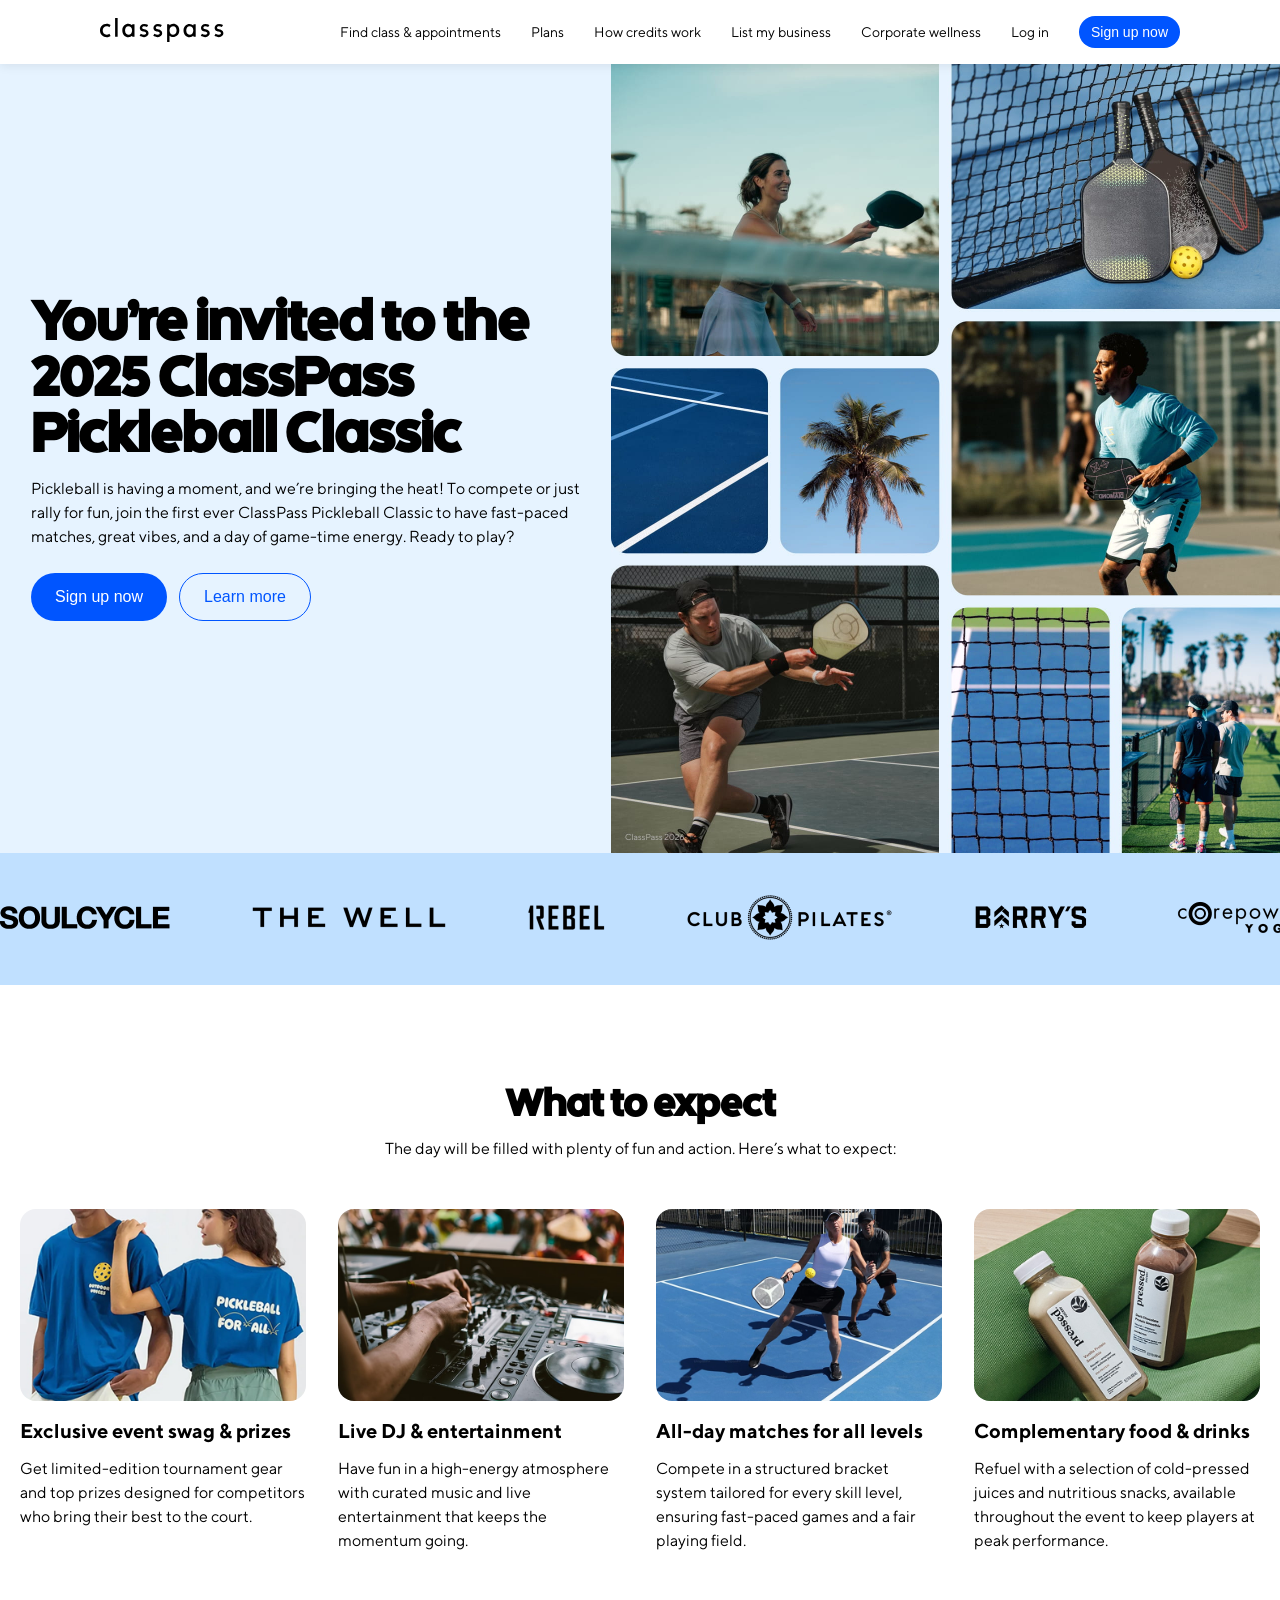
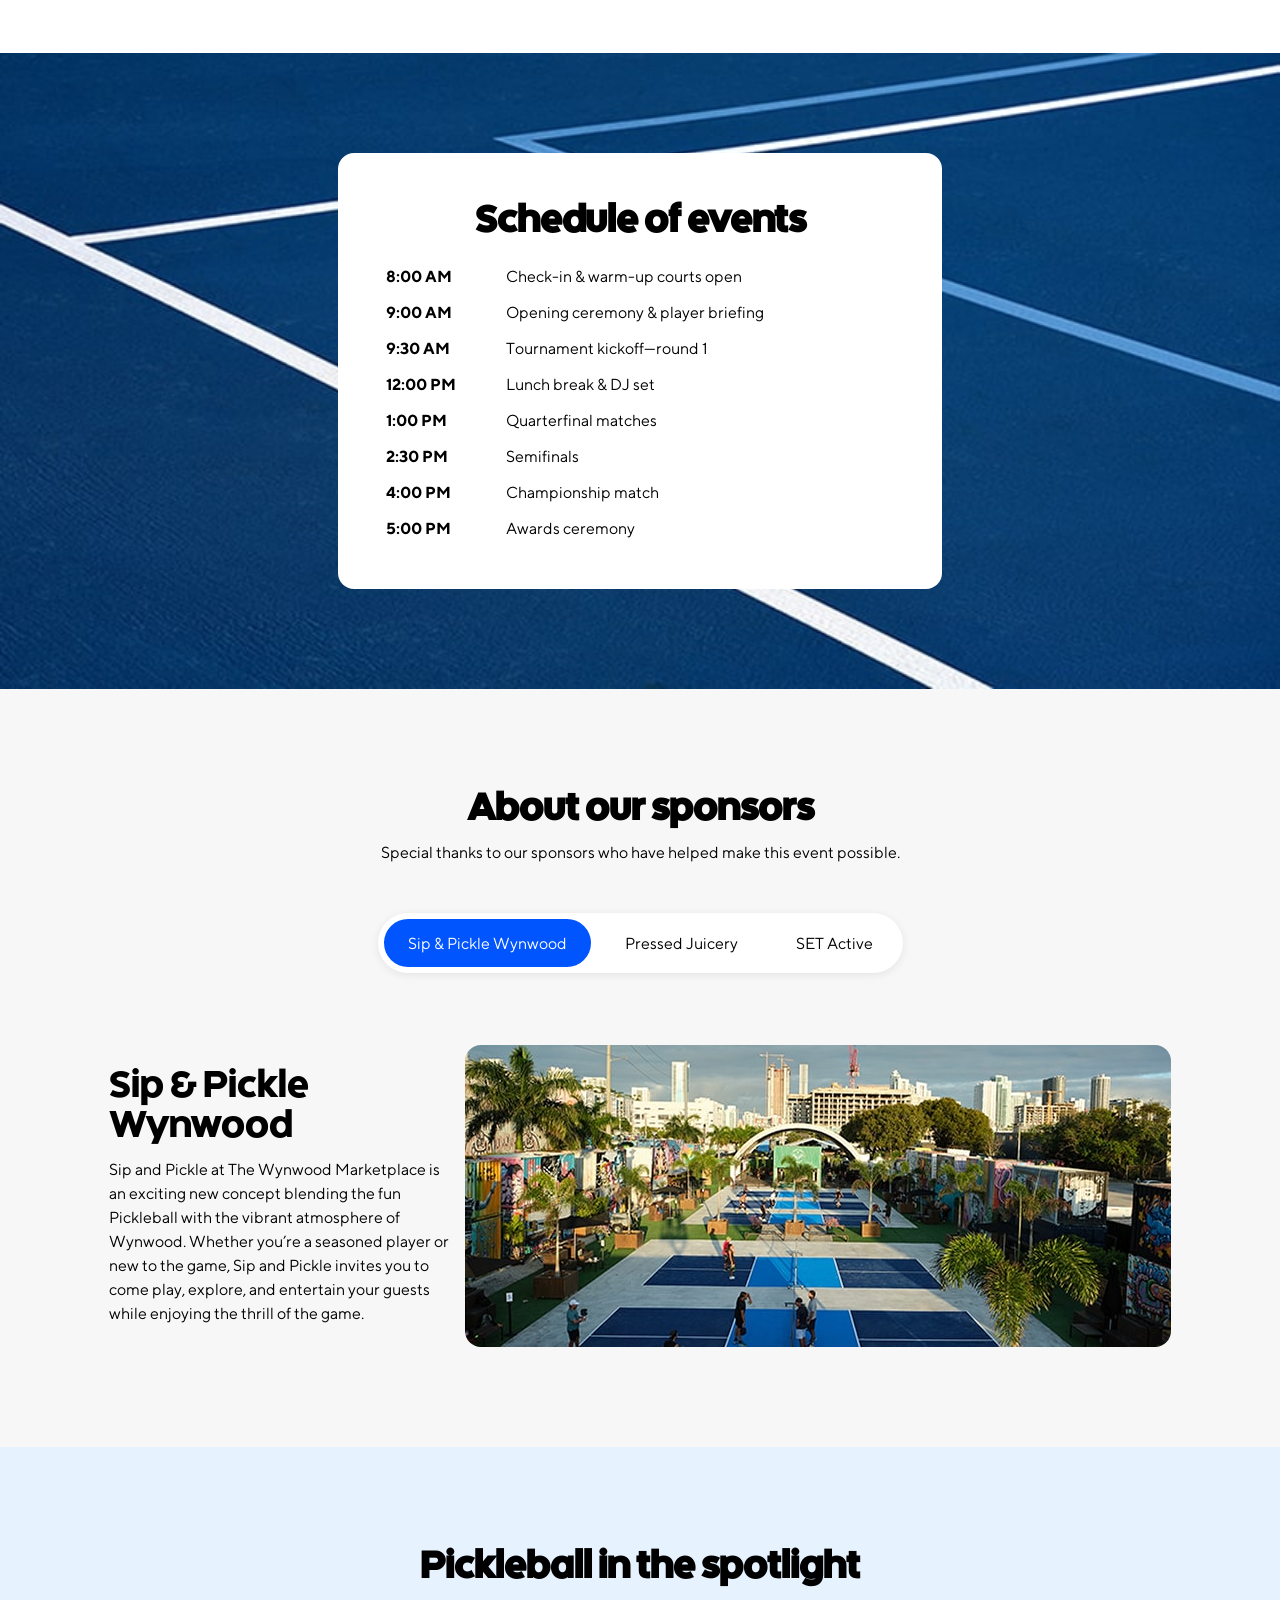
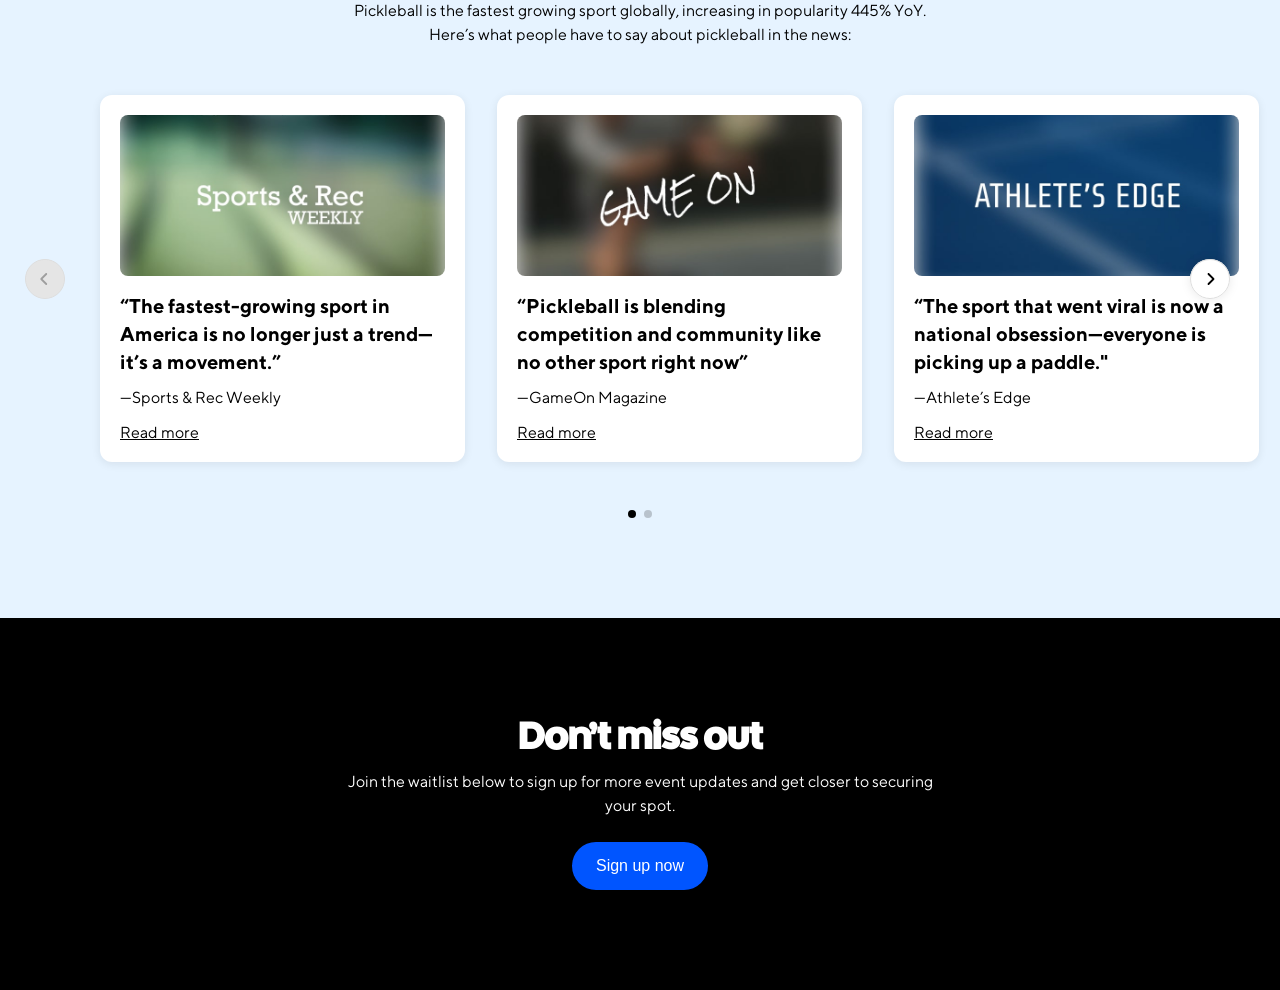
==== index.html @ 972975e8 "continue" ====
<!doctype html>
<html lang="en">
  <head>
    <link rel="stylesheet" href="styles.css" />
    <meta charset="UTF-8" />
    <meta name="viewport" content="width=device-width, initial-scale=1.0" />
    <title>Classpass</title>
  </head>
  <body>
    <header>
      <div class="logo">
        <svg
          width="124"
          height="24"
          viewBox="0 0 124 24"
          fill="none"
          xmlns="http://www.w3.org/2000/svg"
        >
          <path
            d="M6.65 16.65C4.15 16.65 2.7 14.7 2.7 12.5C2.7 9.95 4.35 8.25 6.65 8.25C7.85 8.25 8.65 8.75 9.4 9.2L10.6 7.05C9.75 6.5 8.3 5.85 6.8 5.85C2.85 5.85 0 8.65 0 12.5C0 16.3 2.9 19.15 6.8 19.15C8.45 19.15 9.65 18.45 10.6 17.9L9.4 15.75C8.65 16.25 7.55 16.65 6.65 16.65ZM15.1 0H17.65V18.8H15.1V0ZM32.35 6.25L32.05 7.35C31.35 6.6 29.9 5.85 28.35 5.85C25.2 5.85 22.3 8.35 22.3 12.4C22.3 16.6 25.2 19.15 28.35 19.15C29.9 19.15 31.3 18.4 32.05 17.65L32.35 18.8H34.5V6.3H32.35V6.25ZM32.1 12.6C32.1 15.45 30.35 16.75 28.7 16.75C27 16.75 25.05 15.6 25.05 12.45C25.05 10.45 26.1 8.3 28.5 8.3C30.3 8.3 32.1 9.75 32.1 12.45V12.6ZM43.6 13.6C45.35 14.05 46.1 14.4 46.1 15.3C46.1 16 45.5 16.7 44.1 16.7C42.8 16.7 41.75 16.25 40.75 15.7L39.6 17.85C40.5 18.4 42.45 19.15 44.1 19.15C46.9 19.15 48.55 17.25 48.55 15.35C48.55 12.05 45.3 11.55 44.45 11.25C42.65 10.75 42.2 10.4 42.2 9.65C42.2 8.85 42.9 8.3 44.2 8.3C45.35 8.3 46.2 8.65 47 9.05L48.2 6.9C47.05 6.4 45.7 5.9 44.2 5.9C41.45 5.9 39.8 7.85 39.8 9.65C39.75 12.5 42.2 13.25 43.6 13.6ZM57.25 13.6C59 14.05 59.75 14.4 59.75 15.3C59.75 16 59.15 16.7 57.75 16.7C56.45 16.7 55.4 16.25 54.4 15.7L53.25 17.85C54.15 18.4 56.1 19.15 57.75 19.15C60.55 19.15 62.2 17.25 62.2 15.35C62.2 12.05 58.95 11.55 58.1 11.25C56.3 10.75 55.85 10.4 55.85 9.65C55.85 8.85 56.55 8.3 57.85 8.3C59 8.3 59.85 8.65 60.65 9.05L61.85 6.9C60.7 6.4 59.35 5.9 57.85 5.9C55.1 5.9 53.45 7.85 53.45 9.65C53.4 12.5 55.85 13.25 57.25 13.6ZM73.25 5.85C71.7 5.85 70.3 6.6 69.55 7.35L69.25 6.2H67.1V24H69.5V17.8L69.6 17.75C70.3 18.5 71.7 19.1 73.05 19.1C76.3 19.1 79.3 17 79.3 12.35C79.35 8.15 76.45 5.85 73.25 5.85ZM72.95 16.75C71.3 16.75 69.55 15.45 69.55 12.6V12.45C69.55 9.7 71.35 8.3 73.15 8.3C75.55 8.3 76.6 10.45 76.6 12.45C76.6 15.6 74.65 16.75 72.95 16.75ZM93.55 6.25L93.25 7.4C92.55 6.65 91.1 5.9 89.55 5.9C86.4 5.9 83.5 8.4 83.5 12.45C83.5 16.65 86.4 19.2 89.55 19.2C91.1 19.2 92.5 18.45 93.25 17.7L93.55 18.85H95.7V6.35H93.55V6.25ZM93.3 12.6C93.3 15.45 91.55 16.75 89.9 16.75C88.2 16.75 86.25 15.6 86.25 12.45C86.25 10.45 87.3 8.3 89.7 8.3C91.5 8.3 93.3 9.75 93.3 12.45V12.6ZM104.8 13.6C106.55 14.05 107.3 14.4 107.3 15.3C107.3 16 106.7 16.7 105.3 16.7C104 16.7 102.95 16.25 101.95 15.7L100.8 17.85C101.7 18.4 103.65 19.15 105.3 19.15C108.1 19.15 109.75 17.25 109.75 15.35C109.75 12.05 106.5 11.55 105.65 11.25C103.85 10.75 103.4 10.4 103.4 9.65C103.4 8.85 104.1 8.3 105.4 8.3C106.55 8.3 107.4 8.65 108.2 9.05L109.4 6.9C108.25 6.4 106.9 5.9 105.4 5.9C102.65 5.9 101 7.85 101 9.65C100.95 12.5 103.4 13.25 104.8 13.6ZM118.45 13.6C120.2 14.05 120.95 14.4 120.95 15.3C120.95 16 120.35 16.7 118.95 16.7C117.65 16.7 116.6 16.25 115.6 15.7L114.45 17.85C115.35 18.4 117.3 19.15 118.95 19.15C121.75 19.15 123.4 17.25 123.4 15.35C123.4 12.05 120.15 11.55 119.3 11.25C117.5 10.75 117.05 10.4 117.05 9.65C117.05 8.85 117.75 8.3 119.05 8.3C120.2 8.3 121.05 8.65 121.85 9.05L123.05 6.9C121.9 6.4 120.55 5.9 119.05 5.9C116.3 5.9 114.65 7.85 114.65 9.65C114.6 12.5 117.05 13.25 118.45 13.6Z"
            fill="black"
          />
        </svg>
      </div>
      <div class="links-container">
        <a href="https://classpass.com/search">Find class & appointments</a>
        <a href="https://classpass.com/plans">Plans</a>
        <a href="https://classpass.com/features">How credits work</a>
        <a href="https://classpass.com/partners?utm_content=consumer_nav"
          >List my business</a
        >
        <a
          href="https://classpass.com/corporate-wellness?utm_content=consumer_nav"
          >Corporate wellness</a
        >
        <a href="https://classpass.com/login">Log in</a>
        <a href="login.html">
          <button class="sign-button">Sign up now</button>
        </a>
      </div>
    </header>
    <section class="hero">
      <div class="content">
        <div class="left-content">
          <div class="text">
            <h1>
              You’re invited to the<br />2025 ClassPass<br />Pickleball Classic
            </h1>
            <span
              >Pickleball is having a moment, and we’re bringing the heat! To
              compete or just<br />rally for fun, join the first ever ClassPass
              Pickleball Classic to have fast-paced<br />matches, great vibes,
              and a day of game-time energy. Ready to play?</span
            >
          </div>
          <div class="ctas">
            <a href="login.html">
              <button id="signup" class="sign-button">Sign up now</button>
            </a>
            <button id="learn-more">Learn more</button>
          </div>
        </div>
      </div>
      <div class="banner-container">
        <img src="assets/images/Hero_Desktop.jpg" alt="Hero Desktop" />
      </div>
    </section>
    <section id="animated-banners-container">
      <div class="img-container">
        <img
          src="assets/images/banner_logos/PAR_FULL-logo-bar.png"
          alt="banner logos"
        />
      </div>
      <div aria-hidden class="img-container">
        <img
          src="assets/images/banner_logos/PAR_FULL-logo-bar.png"
          alt="banner logos"
        />
      </div>
    </section>
    <section id="what-to-expect">
      <div class="text-container">
        <h2>What to expect</h2>
        <span
          >The day will be filled with plenty of fun and action. Here’s what to
          expect:</span
        >
      </div>
      <div class="image-cols"></div>
    </section>
    <section id="schedule">
      <img src="assets/images/Schedule_Background_Image.jpg" alt="" />
      <div class="content">
        <h3>Schedule of events</h3>
        <div class="items-container"></div>
      </div>
    </section>
    <section id="sponsors">
      <div class="title-container">
        <h3>About our sponsors</h3>
        <span
          >Special thanks to our sponsors who have helped make this event
          possible.</span
        >
      </div>
      <div class="menu">
        <div class="menu-item active"><span>Sip & Pickle Wynwood</span></div>
        <div class="menu-item"><span>Pressed Juicery</span></div>
        <div class="menu-item"><span>SET Active</span></div>
      </div>
      <div class="sponsor-items"></div>
    </section>
    <section id="spotlight">
      <div class="text-container">
        <h3>Pickleball in the spotlight</h3>
        <span
          >Pickleball is the fastest growing sport globally, increasing in
          popularity 445% YoY. Here’s what people have to say about pickleball
          in the news:</span
        >
      </div>
      <div class="cards-container">
        <svg
          class="left"
          width="40"
          height="40"
          viewBox="0 0 40 40"
          fill="none"
          xmlns="http://www.w3.org/2000/svg"
        >
          <rect
            x="-0.5"
            y="0.5"
            width="39"
            height="39"
            rx="19.5"
            transform="matrix(-1 0 0 1 39 0)"
            fill="#E5E5E5"
          />
          <rect
            x="-0.5"
            y="0.5"
            width="39"
            height="39"
            rx="19.5"
            transform="matrix(-1 0 0 1 39 0)"
            stroke="#DEDEDE"
          />
          <path
            fill-rule="evenodd"
            clip-rule="evenodd"
            d="M21.9128 14.3371C22.2789 14.7032 22.2789 15.2968 21.9128 15.6629L17.5757 20L21.9128 24.3371C22.2789 24.7032 22.2789 25.2968 21.9128 25.6629C21.5467 26.029 20.9531 26.029 20.587 25.6629L15.587 20.6629C15.2208 20.2968 15.2208 19.7032 15.587 19.3371L20.587 14.3371C20.9531 13.971 21.5467 13.971 21.9128 14.3371Z"
            fill="#9E9E9E"
          />
        </svg>
        <div class="cards"></div>
        <svg
          class="right"
          width="60"
          height="60"
          viewBox="0 0 60 60"
          fill="none"
          xmlns="http://www.w3.org/2000/svg"
        >
          <g filter="url(#filter0_d_4203_287)">
            <rect
              width="40"
              height="40"
              rx="20"
              transform="matrix(-1 0 0 1 50 10)"
              fill="white"
            />
            <rect
              x="-0.5"
              y="0.5"
              width="39"
              height="39"
              rx="19.5"
              transform="matrix(-1 0 0 1 49 10)"
              stroke="#DEDEDE"
            />
            <path
              fill-rule="evenodd"
              clip-rule="evenodd"
              d="M27.8372 24.3371C27.4711 24.7032 27.4711 25.2968 27.8372 25.6629L32.1743 30L27.8372 34.3371C27.4711 34.7032 27.4711 35.2968 27.8372 35.6629C28.2033 36.029 28.7969 36.029 29.163 35.6629L34.163 30.6629C34.5292 30.2968 34.5292 29.7032 34.163 29.3371L29.163 24.3371C28.7969 23.971 28.2033 23.971 27.8372 24.3371Z"
              fill="black"
            />
          </g>
          <defs>
            <filter
              id="filter0_d_4203_287"
              x="0"
              y="0"
              width="60"
              height="60"
              filterUnits="userSpaceOnUse"
              color-interpolation-filters="sRGB"
            >
              <feFlood flood-opacity="0" result="BackgroundImageFix" />
              <feColorMatrix
                in="SourceAlpha"
                type="matrix"
                values="0 0 0 0 0 0 0 0 0 0 0 0 0 0 0 0 0 0 127 0"
                result="hardAlpha"
              />
              <feOffset />
              <feGaussianBlur stdDeviation="5" />
              <feColorMatrix
                type="matrix"
                values="0 0 0 0 0 0 0 0 0 0 0 0 0 0 0 0 0 0 0.08 0"
              />
              <feBlend
                mode="normal"
                in2="BackgroundImageFix"
                result="effect1_dropShadow_4203_287"
              />
              <feBlend
                mode="normal"
                in="SourceGraphic"
                in2="effect1_dropShadow_4203_287"
                result="shape"
              />
            </filter>
          </defs>
        </svg>
      </div>
      <div class="dots-container">
        <div class="dot" data-place="0"></div>
        <div class="dot" data-place="1"></div>
      </div>
    </section>
    <section id="footer">
      <div class="text-container">
        <h3>Don’t miss out</h3>
        <span
          >Join the waitlist below to sign up for more event updates and get
          closer to securing your spot.</span
        >
      </div>
      <button class="sign-button">Sign up now</button>
    </section>
  </body>
  <script>
    const header = document.querySelector("header");
    header.addEventListener("click", (e) => {
      const target = e.target;
      if (!target.closest("a, button, .logo")) {
        console.log("deve rodar");
        window.scrollTo({ top, behavior: "smooth" });
      }
    });

    const screenWidth = window.innerWidth;
    const root = document.documentElement;
    root.style.setProperty("--screen-width", screenWidth + "px");

    const learnMoreCTA = document.querySelector("section.hero #learn-more");
    learnMoreCTA.addEventListener("click", () => {
      document
        .querySelector("#what-to-expect")
        .scrollIntoView({ behavior: "smooth" });
    });

    const whatToExpectColsData = [
      {
        title: "Exclusive event swag & prizes",
        text: "Get limited-edition tournament gear and top prizes designed for competitors who bring their best to the court.",
      },
      {
        title: "Live DJ & entertainment",
        text: "Have fun in a high-energy atmosphere with curated music and live entertainment that keeps the momentum going.",
      },
      {
        title: "All-day matches for all levels",
        text: "Compete in a structured bracket system tailored for every skill level, ensuring fast-paced games and a fair playing field.",
      },
      {
        title: "Complementary food & drinks",
        text: "Refuel with a selection of cold-pressed juices and nutritious snacks, available throughout the event to keep players at peak performance.",
      },
    ];
    const colsParentElement = document.querySelector(
      "#what-to-expect .image-cols",
    );
    whatToExpectColsData.forEach((item, i) => {
      const element = document.createElement("div");
      element.classList.add("what-to-expect-item");
      element.innerHTML = `
            <img src="assets/images/What-to-expect_Image0${i + 1}.jpg" />
            <div class="content">
                <span class="title">${item.title}</span>
                <span class="text">${item.text}</span>
            </div>
        `;
      colsParentElement.appendChild(element);
    });

    const scheduleData = [
      {
        time: "8:00 AM",
        text: "Check-in & warm-up courts open",
      },
      {
        time: "9:00 AM",
        text: "Opening ceremony & player briefing",
      },
      {
        time: "9:30 AM",
        text: "Tournament kickoff—round 1",
      },
      {
        time: "12:00 PM",
        text: "Lunch break & DJ set",
      },
      {
        time: "1:00 PM",
        text: "Quarterfinal matches",
      },
      {
        time: "2:30 PM",
        text: "Semifinals",
      },
      {
        time: "4:00 PM",
        text: "Championship match",
      },
      {
        time: "5:00 PM",
        text: "Awards ceremony",
      },
    ];

    const scheduleParent = document.querySelector("#schedule .items-container");
    scheduleData.forEach((item) => {
      const element = document.createElement("div");
      element.classList.add("schedule-item");
      element.innerHTML = `
            <span class="time">${item.time}</span>
            <span class="text">${item.text}</span>
        `;

      scheduleParent.appendChild(element);
    });
    const sponsorsData = [
      {
        title: "Sip & Pickle Wynwood",
        text: "Sip and Pickle at The Wynwood Marketplace is an exciting new concept blending the fun Pickleball with the vibrant atmosphere of Wynwood. Whether you’re a seasoned player or new to the game, Sip and Pickle invites you to come play, explore, and entertain your guests while enjoying the thrill of the game.",
      },
      {
        title: "Pressed Juicery",
        text: "Pressed continues to grow with stores throughout the U.S., as well as an expanding online and wholesale presence. Because they are constantly evolving, they now offer an array of wholesome plant-based foods in addition to their signature cold-pressed juices to keep you nourished throughout the day. It’s all part of their ongoing mission to make plant-forward living as convenient and delicious as possible.",
      },
      {
        title: "SET Active",
        text: "SET is here to simplify the way you get dressed, because let’s be real, life is complicated enough. In an effort to be more effortless, SET set out to design clothes that blur the line between form and function.  The result? Elevated essentials that can go wherever the day takes you—whether that’s getting active or actively chilling on the couch. That’s right, no more changing your outfit a million times over or sacrificing on style just to feel comfortable. Their SETs do it all.",
      },
    ];

    const sponsorItems = document.querySelector(".sponsor-items");
    sponsorsData.forEach((data, i) => {
      const element = document.createElement("div");
      element.classList.add("sponsor-item");
      i === 0 && element.classList.add("active");
      element.innerHTML = `
            <div class="content">
                <span class="title">${data.title}</span>
                <span class="text">${data.text}</span>
            </div>
            <img src="assets/images/Sponsors_Image0${i + 1}.jpg" />
        `;

      sponsorItems.appendChild(element);
    });

    const sponsorsMenu = document.querySelector("#sponsors .menu");
    const sponsorMenuItems = sponsorsMenu.querySelectorAll(".menu-item");
    sponsorMenuItems.forEach((child, i) => {
      child.addEventListener("click", () => {
        sponsorMenuItems.forEach((child) => child.classList.remove("active"));
        sponsorItems.childNodes.forEach((child) =>
          child.classList.remove("active"),
        );
        child.classList.add("active");
        sponsorItems.childNodes[i].classList.add("active");
      });
    });

    const spotlightData = [
      {
        title:
          "“The fastest-growing sport in America is no longer just a trend—it’s a movement.”",
        src: "—Sports & Rec Weekly",
      },
      {
        title:
          "“Pickleball is blending competition and community like no other sport right now”",
        src: "—GameOn Magazine",
      },
      {
        title:
          '“The sport that went viral is now a national obsession—everyone is picking up a paddle."',
        src: "—Athlete’s Edge",
      },
      {
        title:
          '"Fitness, fun, and friendly rivalries—pickleball is officially here to<br>stay."',
        src: "—NextGen Sports",
      },
    ];
    const spotlightCardsContainer = document.querySelector("#spotlight .cards");

    const cardsContainer = document.querySelector(
      "#spotlight .cards-container",
    );
    spotlightData.forEach((data, i) => {
      const element = document.createElement("div");
      element.classList.add("spotlight-card");
      element.innerHTML = `
            <img src="assets/images/Press_Image0${i + 1}.jpg" />
            <div class="text-container">
                <span class="title">${data.title}</span>
                <span class="src">${data.src}</span>
            </div>
            <a>Read more</a>
      `;

      spotlightCardsContainer.appendChild(element);
    });
    const spotlightSVGS = document.querySelectorAll("#spotlight svg");
    spotlightSVGS.forEach((svg, i) => {
      svg.addEventListener("click", () => {
        const isFirst = i == 0;
        if (isFirst) {
          cardsContainer.classList.remove("show-last");
        } else {
          cardsContainer.classList.add("show-last");
        }
      });
    });

    const dots = document.querySelectorAll(".dot");
    dots.forEach((dot, i) => {
      dot.addEventListener("click", () => {
        if (i == 0) {
          cardsContainer.classList.remove("show-last");
        } else {
          cardsContainer.classList.add("show-last");
        }
      });
    });
  </script>
</html>
---- styles.css ----
@font-face {
  font-family: "TTNorms"; /* Use the same name */
  src: url("assets/fonts/TTNorms-Regular.otf") format("opentype");
  font-weight: 400;
  font-style: normal;
}

/* Define the Bold version */
@font-face {
  font-family: "TTNorms"; /* Use the SAME name here too! */
  src: url("assets/fonts/TTNorms-Bold.otf") format("opentype");
  font-weight: 700;
  font-style: normal;
}
@font-face {
  font-family: "Circuit";
  src: url(assets/fonts/Circuit.otf) format("openType");
  font-weight: normal;
  font-style: normal;
}

@keyframes scrolling {
  0% {
    transform: translateX(0);
  }
  100% {
    transform: translateX(-100%);
  }
}

body {
  cursor: default;
  font-family: "TTNorms";
  margin: 0;

  button {
    cursor: pointer;
  }

  .sign-button {
    color: #fff;
    line-height: 20px;
    font-size: 14px;
    font-weight: 500;
    background: #0055ff;
    padding: 6px 12px;
    border-radius: 100px;
    height: 32px;
    border: 0;
  }

  header {
    box-shadow: 0px 2px 10px 0px #00000014;
    padding: 16px 100px;
    display: flex;
    justify-content: space-between;
    align-items: center;
    position: sticky;
    top: 0;
    background: #fff;
    z-index: 100000;

    .links-container {
      display: flex;
      justify-content: center;
      align-items: center;
      gap: 30px;

      a {
        color: #000000;
        line-height: 20px;
        font-size: 14px;
        text-decoration: none;
        font-weight: 500;
      }
    }
  }

  .hero {
    display: flex;
    background: #e6f3ff;
    justify-content: flex-end;

    .content {
      width: -webkit-fill-available;
      display: flex;
      justify-content: center;
      align-items: center;

      .left-content {
        width: fit-content;
        display: flex;
        flex-direction: column;
        gap: 24px;

        .text {
          gap: 12px;
          display: flex;
          flex-direction: column;

          h1 {
            color: #000;
            line-height: 56px;
            font-size: 52px;
            margin: 0;
            font-weight: 600;
            font-family: "Circuit";
          }

          span {
            color: #000;
            line-height: 24px;
            font-size: 16px;
          }
        }

        .ctas {
          display: flex;
          gap: 12px;

          #signup {
            padding: 8px 24px;
            height: 48px;
            font-size: 16px;
          }

          #learn-more {
            color: #0055ff;
            padding: 8px 24px;
            border: 1px solid;
            border-radius: 100px;
            background: transparent;
            font-weight: 500;
            font-size: 16px;
          }
        }
      }
    }

    .banner-container {
      height: 789px;
      width: 669px;
      min-width: 669px;

      img {
        width: 100%;
        height: 100%;
      }
    }
  }

  #animated-banners-container {
    align-items: center;
    background: #c0e0ff;
    display: flex;
    height: 132px;
    overflow: hidden;

    .img-container {
      animation: scrolling 20s linear infinite;
    }

    img {
      height: 45px;
    }
  }

  #what-to-expect {
    padding: 100px;
    display: flex;
    background: #fff;
    justify-content: center;
    align-items: center;
    flex-direction: column;
    gap: 48px;

    .text-container {
      display: flex;
      flex-direction: column;
      gap: 12px;
      align-items: center;
      color: #000;

      h2 {
        line-height: 40px;
        margin: 0;
        font-size: 36px;
        font-family: "Circuit";
      }

      span {
        line-height: 24px;
        font-size: 16px;
      }
    }

    .image-cols {
      display: flex;
      gap: 32px;

      .what-to-expect-item {
        gap: 16px;
        display: flex;
        width: 286px;
        min-width: 200px;
        flex-direction: column;

        img {
          border-radius: 16px;
        }

        .content {
          display: flex;
          flex-direction: column;
          color: #000;
          gap: 12px;

          .title {
            line-height: 28px;
            font-size: 20px;
            font-weight: 700;
          }

          .text {
            line-height: 24px;
            font-size: 16px;
          }
        }
      }
    }
  }

  #schedule {
    padding: 100px;
    display: flex;
    justify-content: center;
    align-items: center;
    background-size: cover;
    background-repeat: no-repeat;
    background-position: left;
    position: relative;

    img {
      position: absolute;
      z-index: 1;
      width: 100%;
      height: 100%;
    }

    .content {
      z-index: 2;
      gap: 24px;
      width: 604px;
      background: #fff;
      border-radius: 16px;
      display: flex;
      flex-direction: column;
      justify-content: center;

      h3 {
        line-height: 40px;
        font-family: "Circuit";
        margin: 0;
        font-size: 36px;
        margin-top: 48px;
        text-align: center;
      }

      .items-container {
        display: flex;
        flex-direction: column;
        gap: 12px;
        margin: 0 0 48px 48px;

        .schedule-item {
          display: flex;
          gap: 20px;
          height: 24px;
          align-items: center;

          .time {
            line-height: 24px;
            font-size: 16px;
            font-weight: 600;
            width: 100px;
          }

          .text {
            line-height: 24px;
            font-size: 16px;
          }
        }
      }
    }
  }

  #sponsors {
    gap: 48px;
    flex-direction: column;
    display: flex;
    background: #f7f7f7;
    padding: 100px;
    align-items: center;
    justify-content: center;

    .title-container {
      display: flex;
      flex-direction: column;
      gap: 12px;
      align-items: center;

      h3 {
        line-height: 40px;
        font-size: 36px;
        font-family: "Circuit";
        margin: 0;
        font-weight: 600;
      }

      span {
        line-height: 24px;
        font-size: 16px;
      }
    }

    .menu {
      padding: 6px;
      background: #fff;
      display: flex;
      gap: 10px;
      border-radius: 30px;
      box-shadow: 0px 2px 10px 0px #00000014;
      cursor: default;

      .menu-item {
        padding: 0 24px;
        height: 48px;
        display: flex;
        justify-content: center;
        align-items: center;
        background: #fff;
        border-radius: 100px;
        transition: all 0.3s ease;
        cursor: pointer;

        &.active {
          background-color: #0055ff;
          color: #fff;
        }
      }
    }

    .sponsor-items {
      padding: 24px 0 0;
      width: 100%;

      .sponsor-item {
        background: #f7f7f7;
        display: flex;
        justify-content: space-evenly;
        align-items: center;
        top: 0;
        left: 0;
        display: none;

        &.active {
          display: flex;
        }

        .content {
          display: flex;
          flex-direction: column;
          gap: 12px;
          width: 347px;

          .title {
            line-height: 40px;
            font-family: "Circuit";
            font-size: 36px;
          }

          .text {
            font-size: 16px;
            line-height: 24px;
          }
        }

        img {
          border-radius: 16px;
        }
      }
    }
  }

  #spotlight {
    gap: 48px;
    padding: 100px;
    background: #e6f3ff;
    display: flex;
    flex-direction: column;
    align-items: center;
    justify-content: center;
    overflow: hidden;

    & > .text-container {
      gap: 12px;
      display: flex;
      flex-direction: column;
      align-items: center;
      width: 604px;

      h3 {
        line-height: 40px;
        font-size: 36px;
        margin: 0;
        font-family: "Circuit";
      }

      span {
        line-height: 24px;
        text-align: center;
        font-size: 16px;
      }
    }

    &:has(.cards-container.show-last) {
      .dot[data-place="0"] {
        opacity: 0.2 !important;
      }
      .dot[data-place="1"] {
        opacity: 1;
      }

      svg[viewBox="0 0 40 40"] {
        > rect:first-of-type {
          fill: white;
        }

        > path {
          fill: #000;
        }
      }

      svg[viewBox="0 0 60 60"] {
        rect[fill="white"] {
          fill: #e5e5e5;
        }

        > path {
          fill: #9e9e9e;
        }
      }
    }

    .cards-container {
      margin: auto;
      position: relative;

      &.show-last {
        .cards {
          margin-left: -236px;
        }
      }

      svg {
        transition: all 0.3s ease;
        cursor: pointer;
        &.left {
          position: absolute;
          top: 50%;
          transform: translate(0px, -50%);
          left: -75px;
        }
        &.right {
          position: absolute;
          top: 50%;
          transform: translate(0px, -50%);
          left: calc(var(--screen-width) - 200px);
        }
      }

      .cards {
        gap: 32px;
        display: flex;
        transition: all 0.3s ease;

        .spotlight-card {
          gap: 16px;
          flex-direction: column;
          border-radius: 12px;
          padding: 20px;
          background: #fff;
          box-shadow: 0px 2px 10px 0px #00000014;
          display: flex;

          img {
            width: 325px;
            border-radius: 8px;
          }

          .text-container {
            display: flex;
            flex-direction: column;
            gap: 12px;
            width: 325px;
            align-items: flex-start;

            .title {
              line-height: 28px;
              font-weight: 700;
              font-size: 20px;
              text-align: left;
            }

            .src {
              text-align: left;
            }
          }

          a {
            cursor: pointer;
            text-decoration: underline;
          }
        }
      }
    }

    .dots-container {
      display: flex;
      gap: 8px;

      .dot {
        background: #000;
        height: 8px;
        width: 8px;
        border-radius: 4px;
        opacity: 0.2;
        cursor: pointer;
        transition: all 0.3s ease;

        &[data-place="0"] {
          opacity: 1;
        }
      }
    }
  }

  #footer {
    gap: 24px;
    display: flex;
    color: #fff;
    background: #000;
    flex-direction: column;
    justify-content: center;
    align-items: center;
    padding: 100px;

    .text-container {
      display: flex;
      flex-direction: column;
      justify-content: center;
      align-items: center;
      gap: 12px;
      width: 604px;

      h3 {
        font-family: "Circuit";
        margin: 0;
        font-size: 36px;
        line-height: 40px;
      }

      span {
        text-align: center;
        font-size: 16px;
        line-height: 24px;
      }
    }

    button {
      height: 48px;
      padding: 0 24px;
      font-size: 16px;
    }
  }
}
@media (min-width: 846px) {
}

@media (max-width: 845px) {
  .hero .banner-container,
  header {
    display: none !important;
  }
  body {
    font-family: "TTNorms";
    margin: 0;

    .hero {
      justify-content: flex-start;
      flex-direction: column;
      padding-bottom: 48px;

      .content {
        padding: 0 20px;

        .left-content {
          .text {
            h1 {
              text-align: center;
              line-height: 40px;
              font-size: 36px;
            }

            span {
              text-align: center;
            }
          }

          .ctas {
            flex-direction: column;

            #signup {
              width: 100%;
            }

            #learn-more {
              height: 48px;
            }
          }
        }
      }
    }

    #what-to-expect {
      padding: 48px 20px;
      gap: 32px;

      .text-container {
        align-items: baseline;

        h2 {
          line-height: 32px;
          font-size: 28px;
        }
      }

      .image-cols {
        flex-direction: column;
        width: 100%;

        .what-to-expect-item {
          width: 100%;
        }
      }
    }

    #schedule {
      flex-direction: column;
      padding: 0;

      img {
        position: unset;
      }

      .content {
        width: 100%;
        border-radius: 0;
        gap: 12px;

        h3 {
          margin-top: 32px;
          text-align: left;
          margin-left: 20px;
          font-size: 28px;
          line-height: 32px;
        }
        .items-container {
          margin: 0 20px;

          .schedule-item {
            height: fit-content;
            align-items: baseline;

            .time {
              font-weight: 500;
            }
          }
        }
      }
    }

    #sponsors {
      padding: 48px 20px 48px;
      gap: 32px;

      .title-container {
        align-items: start;

        h3 {
          font-size: 28px;
        }

        span {
          font-size: 16px;
        }
      }
      .menu {
        flex-direction: column;
        width: 100%;
      }

      .sponsor-items {
        padding: 0;

        .sponsor-item {
          flex-direction: column;
          width: 100%;
          gap: 32px;

          .content {
            order: 1;

            .title {
              font-size: 28px;
              line-height: 32px;
            }
          }

          img {
            width: 100%;
          }
        }
      }
    }

    #footer {
      padding: 48px 20px;
      align-items: baseline;

      .text-container {
        width: 100%;
        align-items: baseline;

        h3 {
          font-size: 28px;
          line-height: 32px;
        }

        span {
          text-align: left;
        }
      }
    }
  }
}
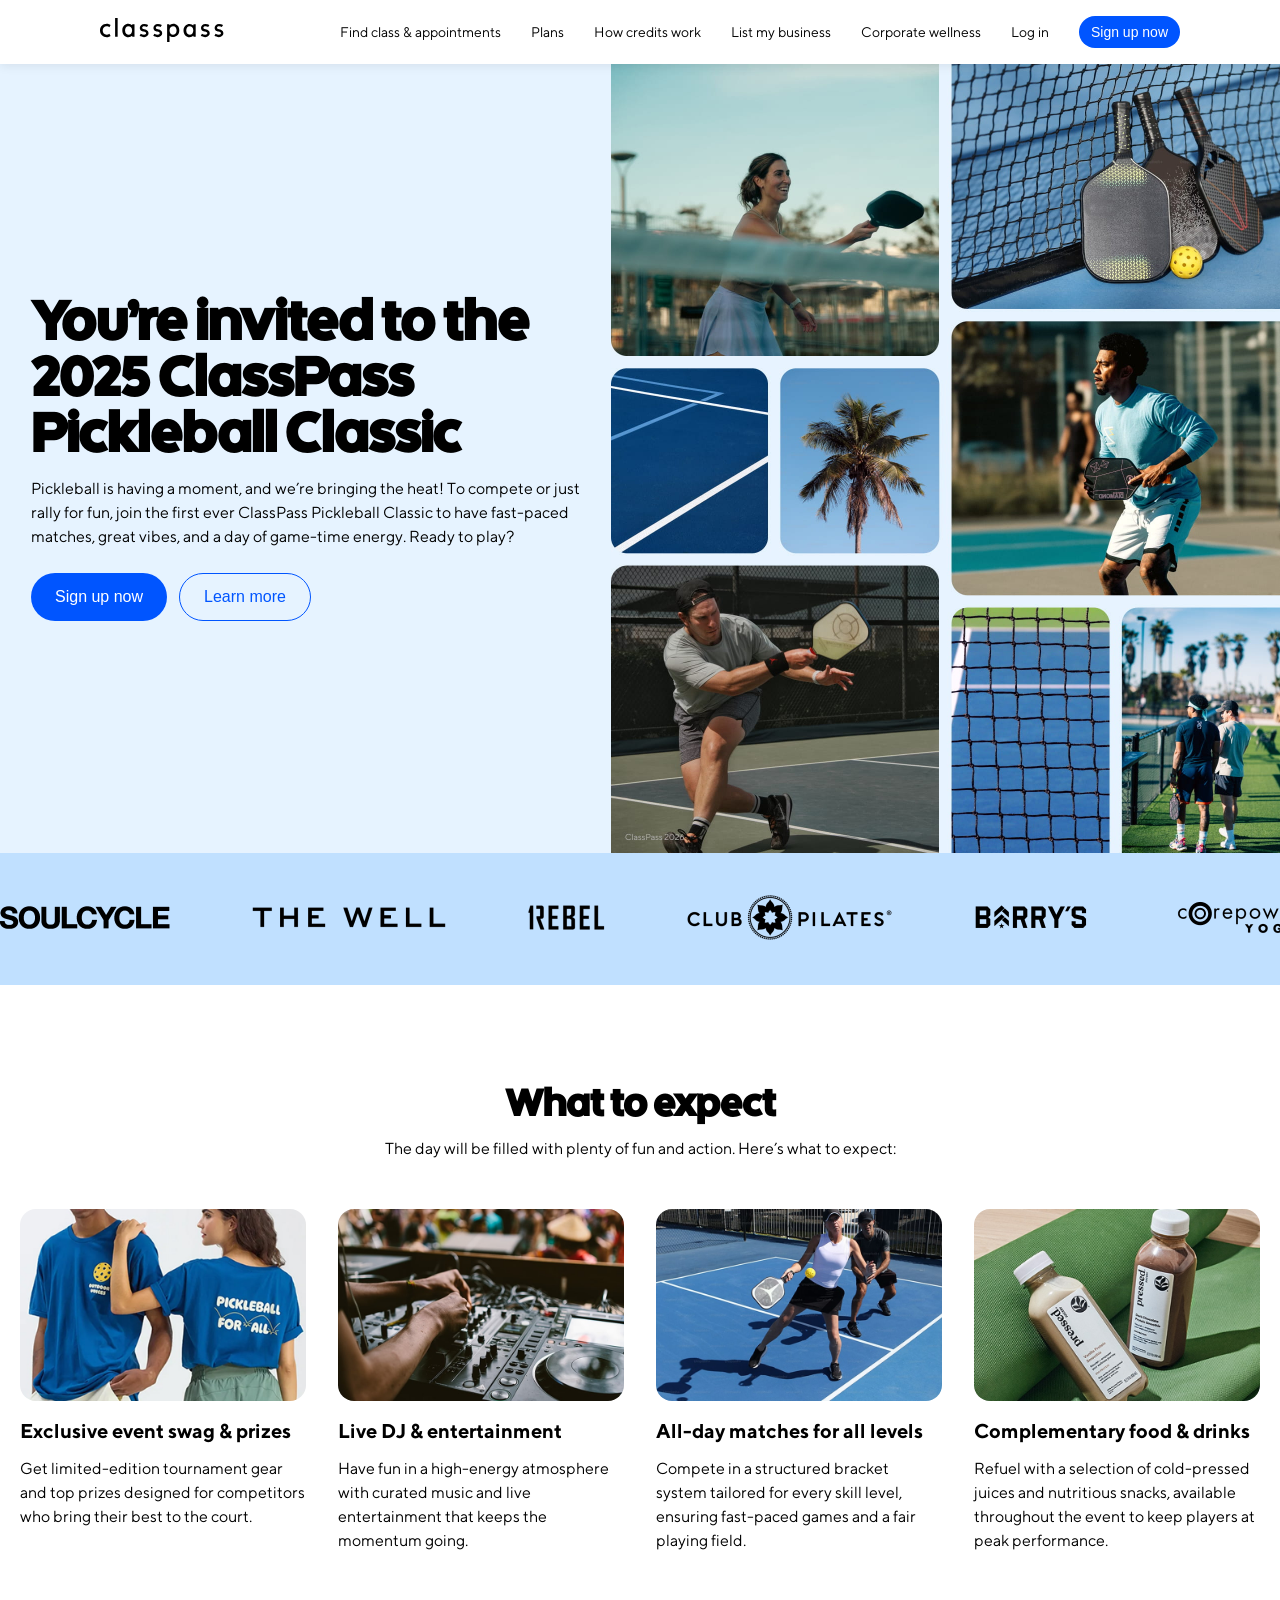
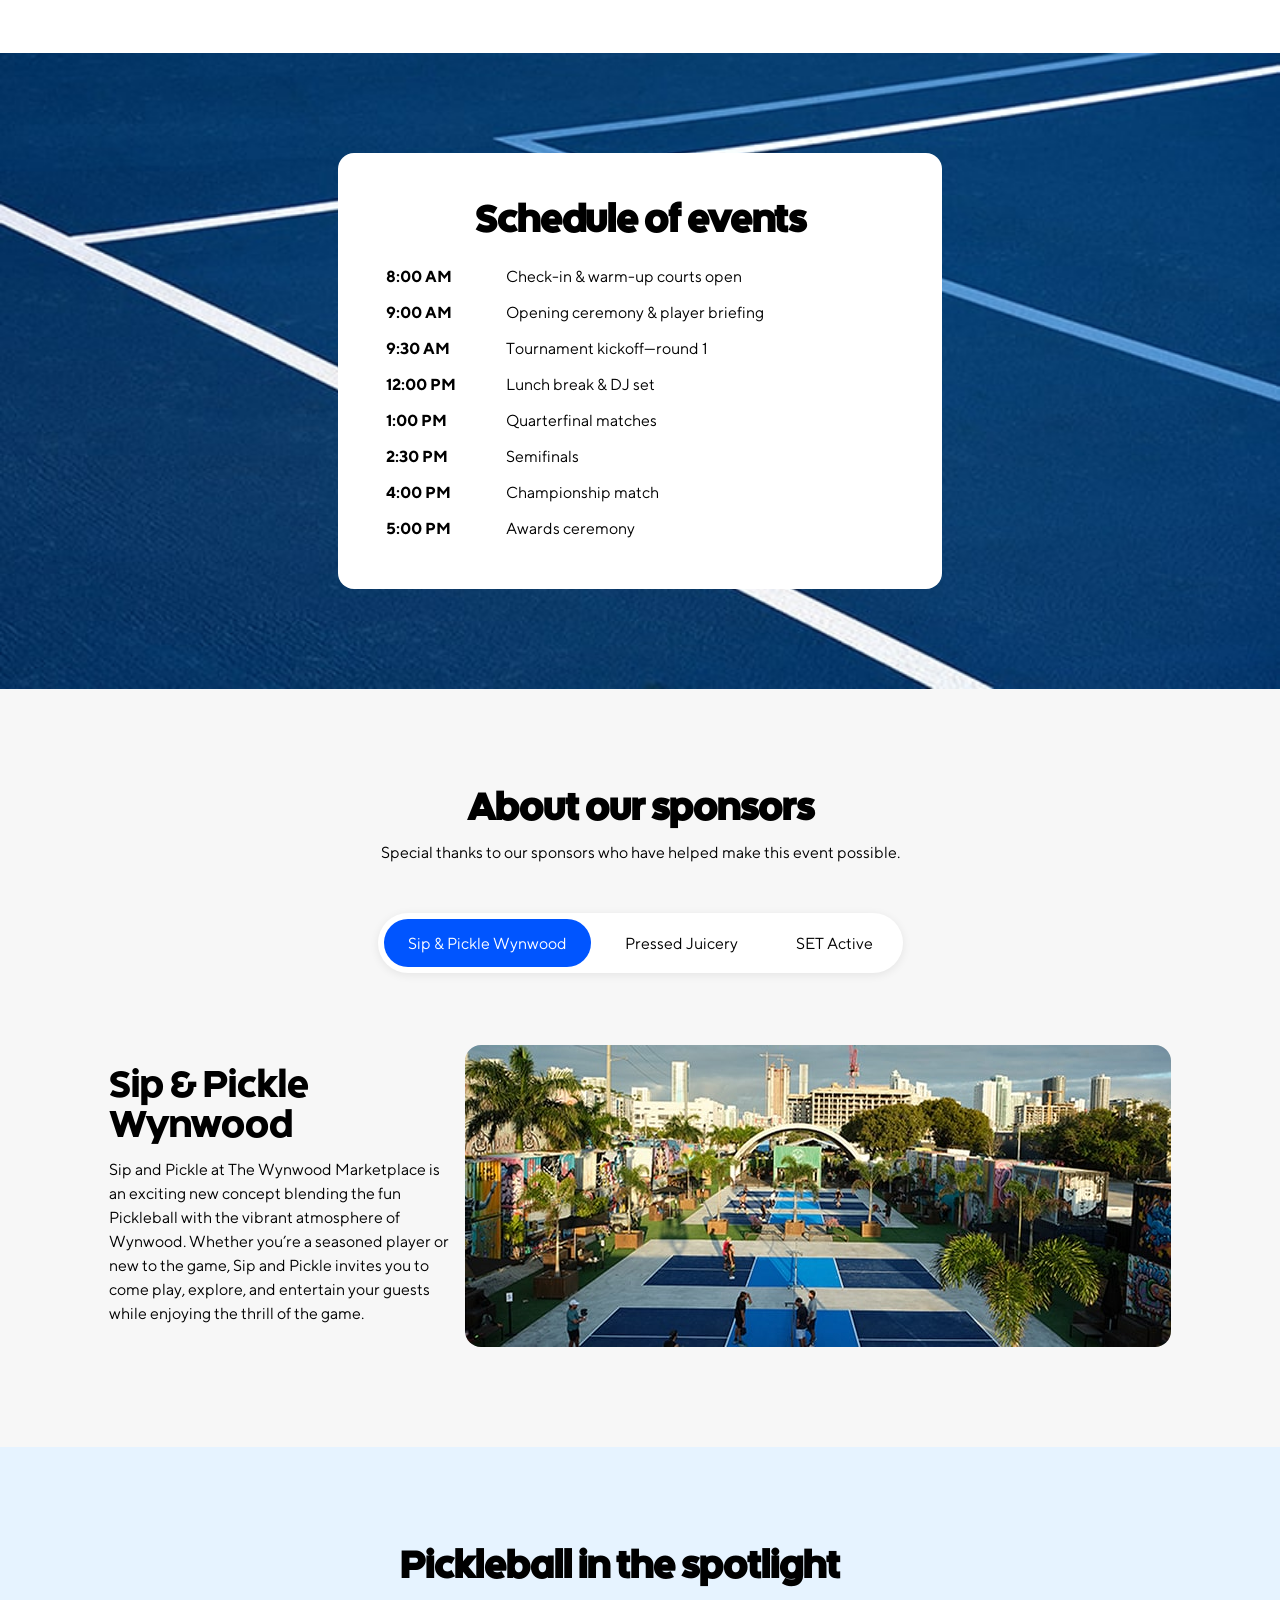
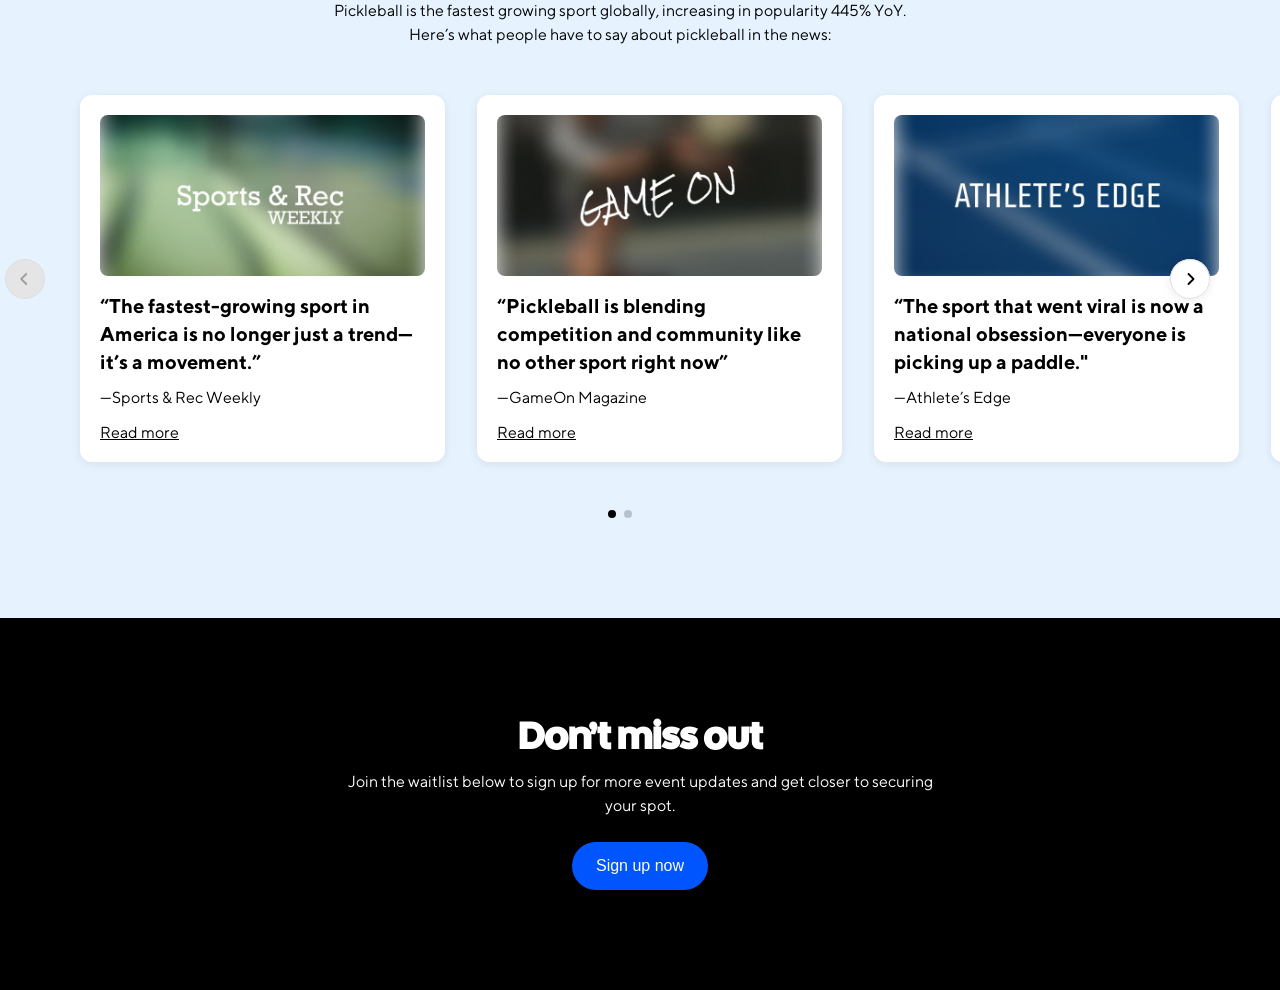
==== commit 6070c2f6: "continue" ====
--- a/index.html
+++ b/index.html
@@ -229,6 +229,12 @@
         <div class="dot" data-place="0"></div>
         <div class="dot" data-place="1"></div>
       </div>
+      <div class="mobile-dots-container" style="display: none">
+        <div class="dot active" data-place="0"></div>
+        <div class="dot" data-place="1"></div>
+        <div class="dot" data-place="2"></div>
+        <div class="dot" data-place="3"></div>
+      </div>
     </section>
     <section id="footer">
       <div class="text-container">
@@ -439,7 +445,7 @@
       });
     });
 
-    const dots = document.querySelectorAll(".dot");
+    const dots = document.querySelectorAll(".dots-container .dot");
     dots.forEach((dot, i) => {
       dot.addEventListener("click", () => {
         if (i == 0) {
@@ -449,5 +455,35 @@
         }
       });
     });
+
+    const mobdots = document.querySelectorAll(".mobile-dots-container .dot");
+    mobdots.forEach((dot, i) => {
+      dot.addEventListener("click", () => {
+        // const cardWidth = document
+        //   .querySelector("#spotlight .spotlight-card")
+        //   .getBoundingClientRect().width;
+        // const w = window.innerWidth;
+
+        // spotlightCardsContainer.style.marginLeft =
+        //   i == 0 ? "0" : `calc(-${w}px * ${i} - 20px)`;
+
+        // const container = document.querySelector("#spotlight");
+        // const targetCard = document.querySelectorAll(
+        //   "#spotlight .spotlight-card",
+        // )[i];
+
+        // Calculate the exact position:
+        // The target card's left position relative to the container
+
+        // console.log("targetCard.offsetLeft", targetCard.offsetLeft);
+        // Execute scroll on the container, not the window
+        // container.scrollTo({
+        //   left: targetCard.offsetLeft + 2,
+        //   behavior: "smooth",
+        // });
+        mobdots.forEach((d) => d.classList.remove("active"));
+        dot.classList.add("active");
+      });
+    });
   </script>
 </html>
--- a/styles.css
+++ b/styles.css
@@ -28,6 +28,30 @@
   }
 }
 
+.dots-container,
+.mobile-dots-container {
+  display: flex;
+  gap: 8px;
+
+  .dot {
+    background: #000;
+    height: 8px;
+    width: 8px;
+    border-radius: 4px;
+    opacity: 0.2;
+    cursor: pointer;
+    transition: all 0.3s ease;
+
+    &[data-place="0"] {
+      opacity: 1;
+    }
+
+    &.active {
+      opacity: 1 !important;
+    }
+  }
+}
+
 body {
   cursor: default;
   font-family: "TTNorms";
@@ -734,6 +758,61 @@
       }
     }
 
+    #spotlight {
+      padding: 48px 20px;
+      gap: 32px;
+      overflow-x: auto;
+      scroll-snap-type: x mandatory;
+      -webkit-overflow-scrolling: touch;
+      scrollbar-width: none;
+      -ms-overflow-style: none;
+      &::-webkit-scrollbar {
+        display: none;
+      }
+
+      svg {
+        display: none;
+      }
+
+      .spotlight-card {
+        flex: 0 0 calc(100vw - 64px);
+        scroll-snap-align: center;
+      }
+
+      .text-container {
+        width: 100%;
+        align-items: baseline;
+        position: sticky;
+        left: 0;
+
+        h3 {
+          font-size: 28px;
+          line-height: 32px;
+          text-align: left;
+        }
+
+        span {
+          text-align: left;
+        }
+      }
+
+      .dots-container {
+        display: none;
+      }
+
+      .mobile-dots-container {
+        display: flex !important;
+        position: sticky;
+        bottom: 0;
+        left: 50%;
+        transform: translate(-50%);
+
+        .dot[data-place="0"] {
+          opacity: 0.2;
+        }
+      }
+    }
+
     #footer {
       padding: 48px 20px;
       align-items: baseline;
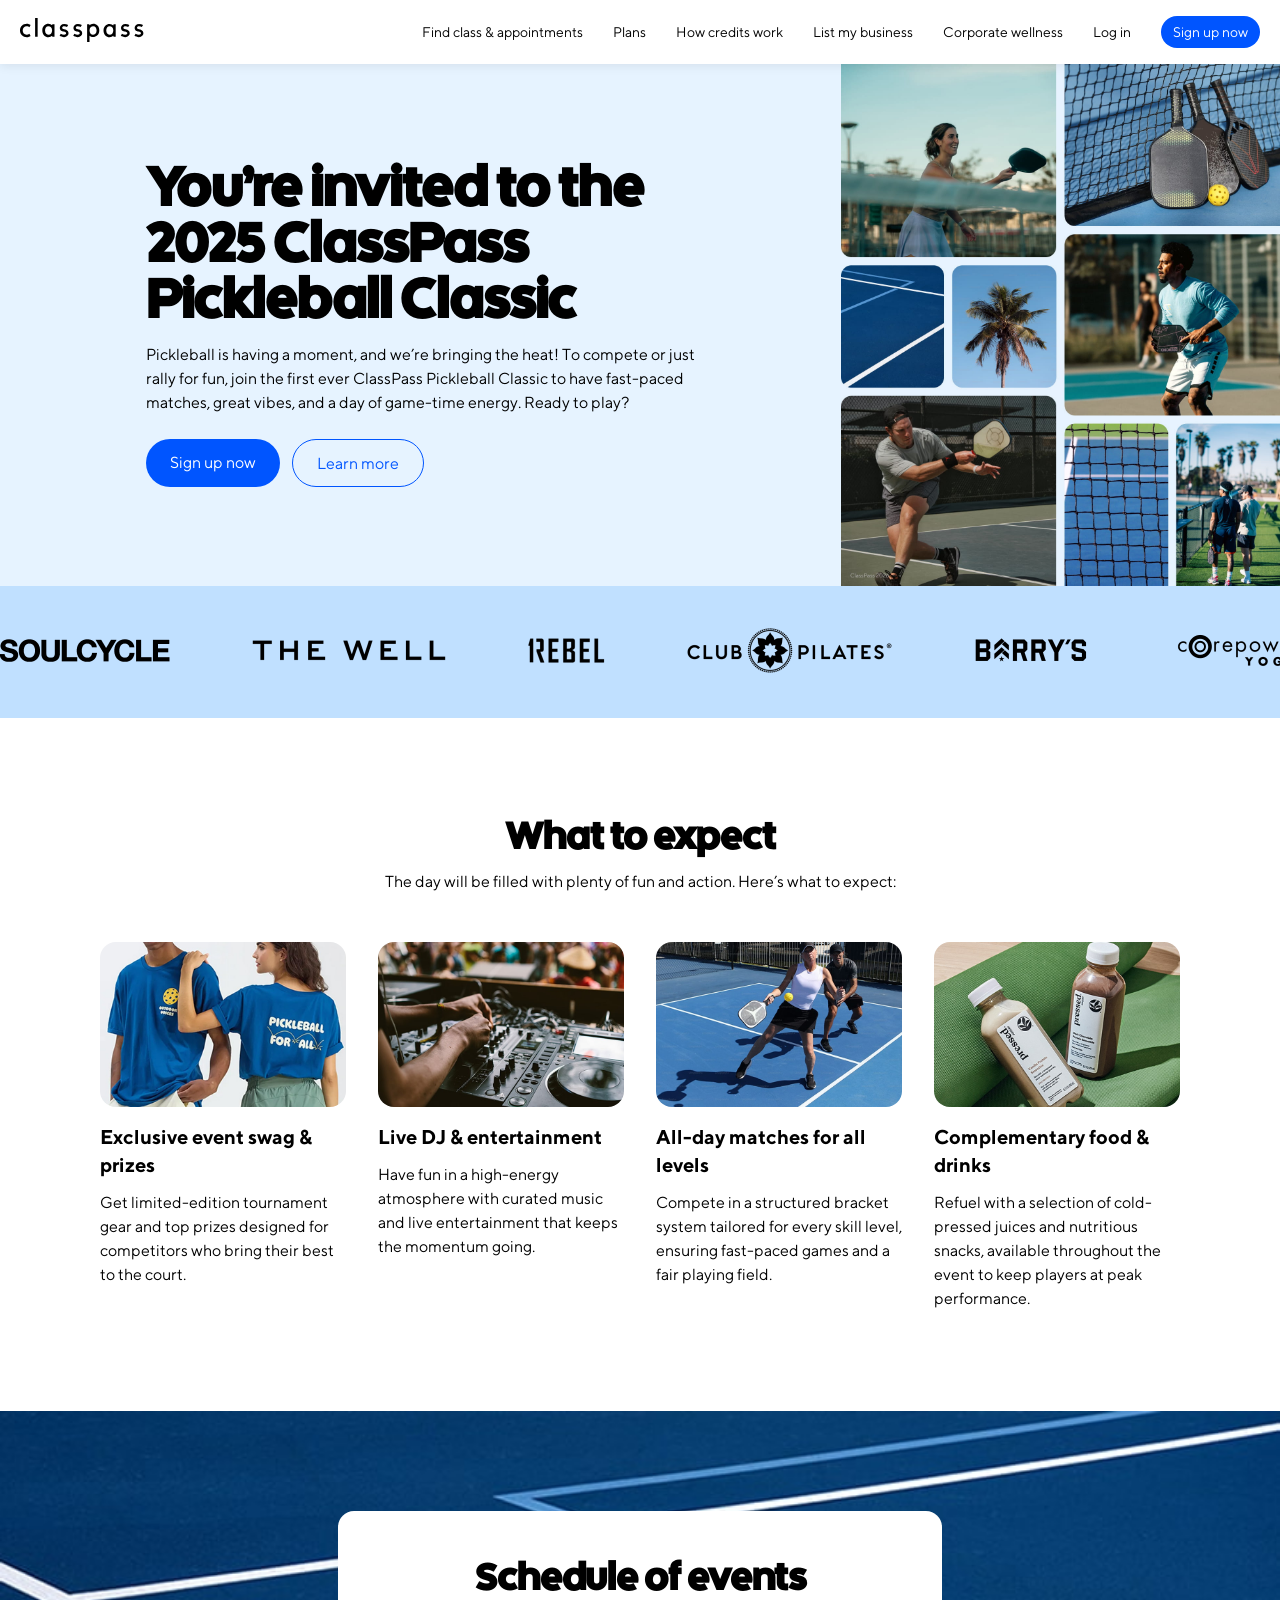
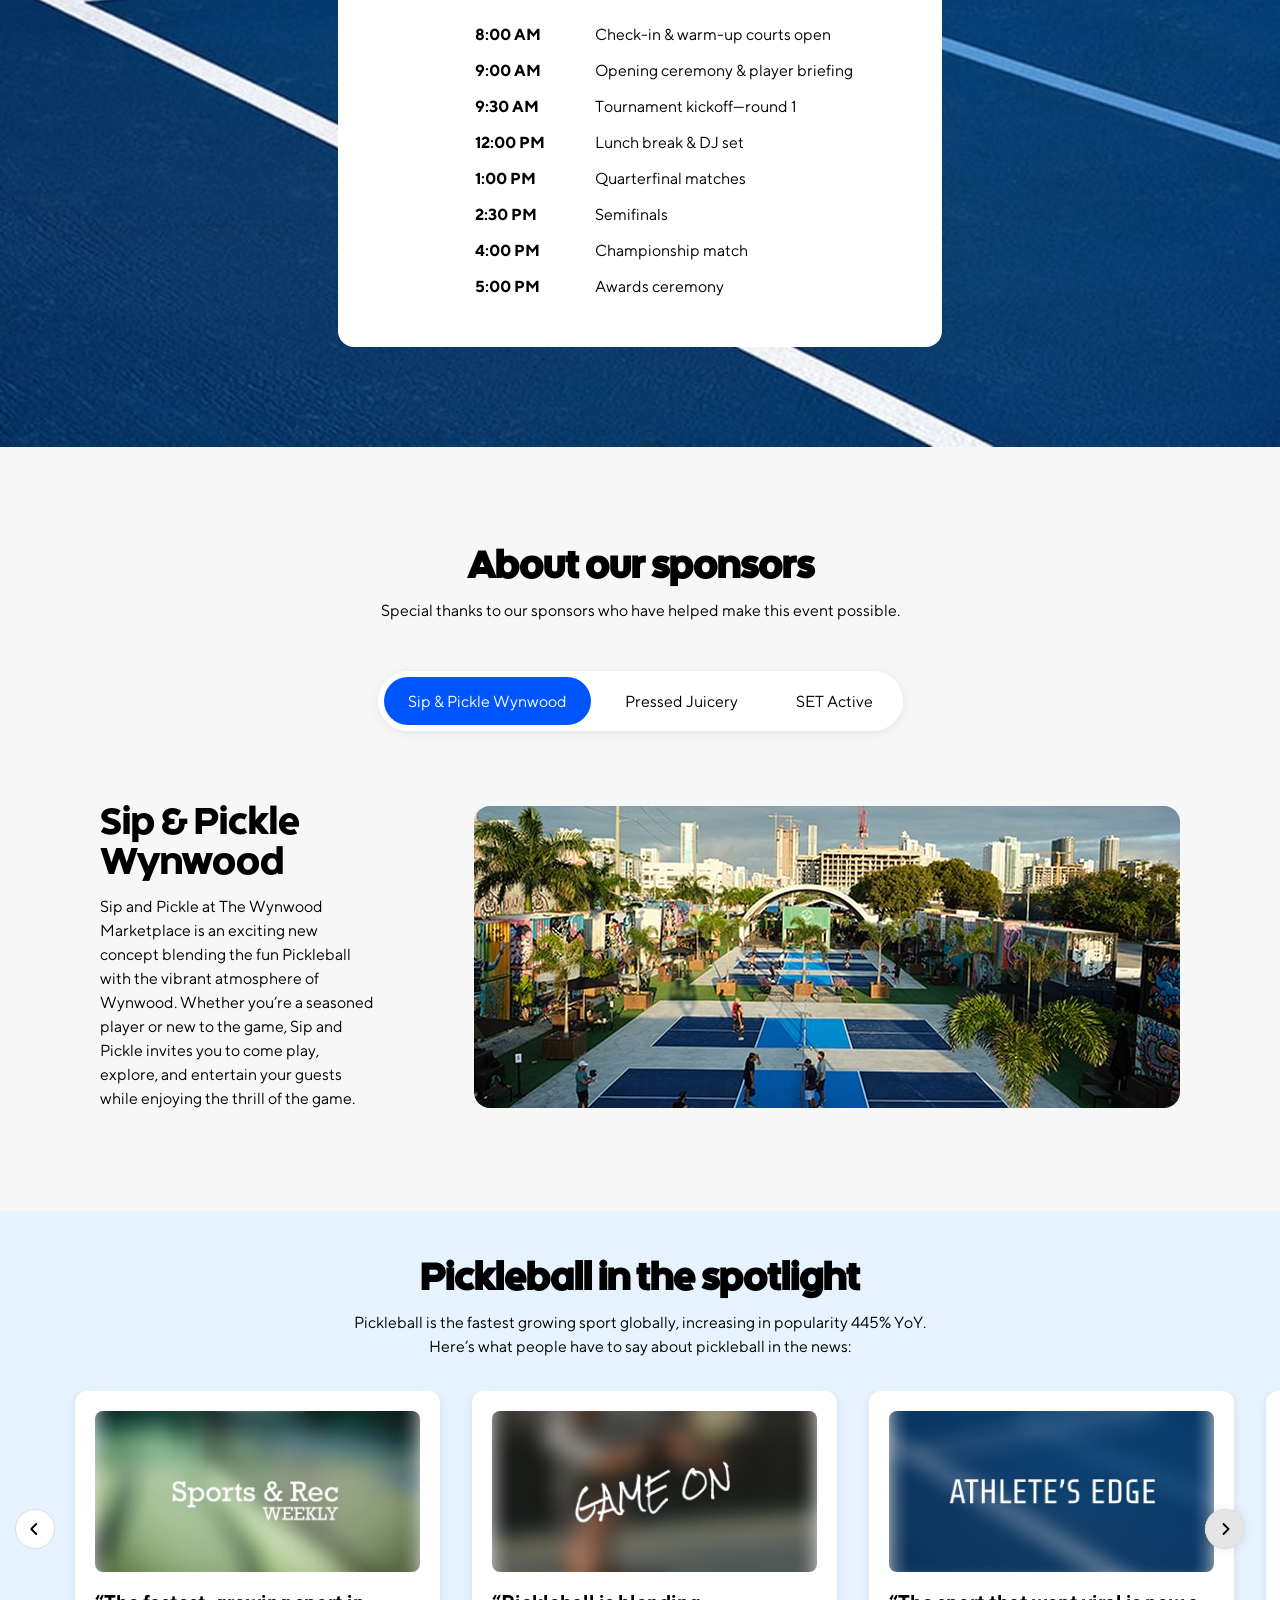
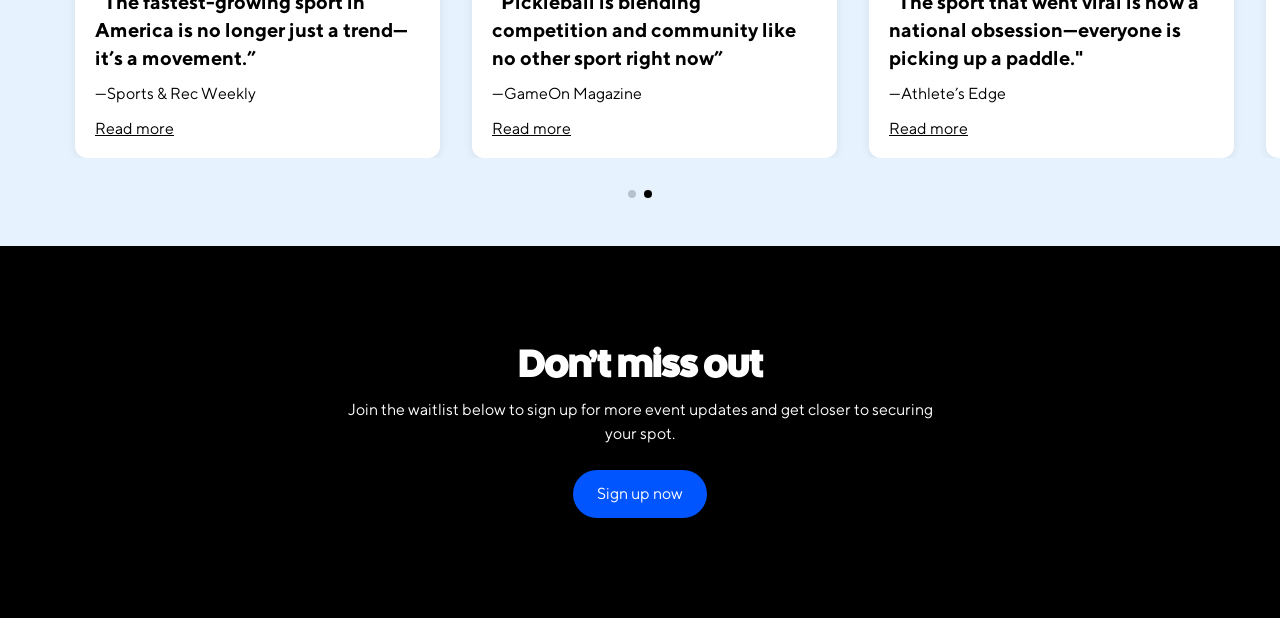
==== commit 5dd1d8f0: "maybe final version" ====
--- a/index.html
+++ b/index.html
@@ -5,39 +5,129 @@
     <meta charset="UTF-8" />
     <meta name="viewport" content="width=device-width, initial-scale=1.0" />
     <title>Classpass</title>
+    <!-- <link rel="import" href="mobHeaderTemplate.html" /> -->
+    <script src="mobHeader.js" defer></script>
   </head>
   <body>
+    <div class="header-menu">
+      <a href="https://classpass.com/search">Find class & appointments</a>
+      <a href="https://classpass.com/plans">Plans</a>
+      <a href="https://classpass.com/features">How credits work</a>
+      <a href="https://classpass.com/partners?utm_content=consumer_nav"
+        >List my business</a
+      >
+      <a
+        href="https://classpass.com/corporate-wellness?utm_content=consumer_nav"
+        >Corporate wellness</a
+      >
+      <a href="https://classpass.com/login">Log in</a>
+    </div>
     <header>
-      <div class="logo">
+      <div class="desk-header">
+        <div class="logo">
+          <svg
+            width="124"
+            height="24"
+            viewBox="0 0 124 24"
+            fill="none"
+            xmlns="http://www.w3.org/2000/svg"
+          >
+            <path
+              d="M6.65 16.65C4.15 16.65 2.7 14.7 2.7 12.5C2.7 9.95 4.35 8.25 6.65 8.25C7.85 8.25 8.65 8.75 9.4 9.2L10.6 7.05C9.75 6.5 8.3 5.85 6.8 5.85C2.85 5.85 0 8.65 0 12.5C0 16.3 2.9 19.15 6.8 19.15C8.45 19.15 9.65 18.45 10.6 17.9L9.4 15.75C8.65 16.25 7.55 16.65 6.65 16.65ZM15.1 0H17.65V18.8H15.1V0ZM32.35 6.25L32.05 7.35C31.35 6.6 29.9 5.85 28.35 5.85C25.2 5.85 22.3 8.35 22.3 12.4C22.3 16.6 25.2 19.15 28.35 19.15C29.9 19.15 31.3 18.4 32.05 17.65L32.35 18.8H34.5V6.3H32.35V6.25ZM32.1 12.6C32.1 15.45 30.35 16.75 28.7 16.75C27 16.75 25.05 15.6 25.05 12.45C25.05 10.45 26.1 8.3 28.5 8.3C30.3 8.3 32.1 9.75 32.1 12.45V12.6ZM43.6 13.6C45.35 14.05 46.1 14.4 46.1 15.3C46.1 16 45.5 16.7 44.1 16.7C42.8 16.7 41.75 16.25 40.75 15.7L39.6 17.85C40.5 18.4 42.45 19.15 44.1 19.15C46.9 19.15 48.55 17.25 48.55 15.35C48.55 12.05 45.3 11.55 44.45 11.25C42.65 10.75 42.2 10.4 42.2 9.65C42.2 8.85 42.9 8.3 44.2 8.3C45.35 8.3 46.2 8.65 47 9.05L48.2 6.9C47.05 6.4 45.7 5.9 44.2 5.9C41.45 5.9 39.8 7.85 39.8 9.65C39.75 12.5 42.2 13.25 43.6 13.6ZM57.25 13.6C59 14.05 59.75 14.4 59.75 15.3C59.75 16 59.15 16.7 57.75 16.7C56.45 16.7 55.4 16.25 54.4 15.7L53.25 17.85C54.15 18.4 56.1 19.15 57.75 19.15C60.55 19.15 62.2 17.25 62.2 15.35C62.2 12.05 58.95 11.55 58.1 11.25C56.3 10.75 55.85 10.4 55.85 9.65C55.85 8.85 56.55 8.3 57.85 8.3C59 8.3 59.85 8.65 60.65 9.05L61.85 6.9C60.7 6.4 59.35 5.9 57.85 5.9C55.1 5.9 53.45 7.85 53.45 9.65C53.4 12.5 55.85 13.25 57.25 13.6ZM73.25 5.85C71.7 5.85 70.3 6.6 69.55 7.35L69.25 6.2H67.1V24H69.5V17.8L69.6 17.75C70.3 18.5 71.7 19.1 73.05 19.1C76.3 19.1 79.3 17 79.3 12.35C79.35 8.15 76.45 5.85 73.25 5.85ZM72.95 16.75C71.3 16.75 69.55 15.45 69.55 12.6V12.45C69.55 9.7 71.35 8.3 73.15 8.3C75.55 8.3 76.6 10.45 76.6 12.45C76.6 15.6 74.65 16.75 72.95 16.75ZM93.55 6.25L93.25 7.4C92.55 6.65 91.1 5.9 89.55 5.9C86.4 5.9 83.5 8.4 83.5 12.45C83.5 16.65 86.4 19.2 89.55 19.2C91.1 19.2 92.5 18.45 93.25 17.7L93.55 18.85H95.7V6.35H93.55V6.25ZM93.3 12.6C93.3 15.45 91.55 16.75 89.9 16.75C88.2 16.75 86.25 15.6 86.25 12.45C86.25 10.45 87.3 8.3 89.7 8.3C91.5 8.3 93.3 9.75 93.3 12.45V12.6ZM104.8 13.6C106.55 14.05 107.3 14.4 107.3 15.3C107.3 16 106.7 16.7 105.3 16.7C104 16.7 102.95 16.25 101.95 15.7L100.8 17.85C101.7 18.4 103.65 19.15 105.3 19.15C108.1 19.15 109.75 17.25 109.75 15.35C109.75 12.05 106.5 11.55 105.65 11.25C103.85 10.75 103.4 10.4 103.4 9.65C103.4 8.85 104.1 8.3 105.4 8.3C106.55 8.3 107.4 8.65 108.2 9.05L109.4 6.9C108.25 6.4 106.9 5.9 105.4 5.9C102.65 5.9 101 7.85 101 9.65C100.95 12.5 103.4 13.25 104.8 13.6ZM118.45 13.6C120.2 14.05 120.95 14.4 120.95 15.3C120.95 16 120.35 16.7 118.95 16.7C117.65 16.7 116.6 16.25 115.6 15.7L114.45 17.85C115.35 18.4 117.3 19.15 118.95 19.15C121.75 19.15 123.4 17.25 123.4 15.35C123.4 12.05 120.15 11.55 119.3 11.25C117.5 10.75 117.05 10.4 117.05 9.65C117.05 8.85 117.75 8.3 119.05 8.3C120.2 8.3 121.05 8.65 121.85 9.05L123.05 6.9C121.9 6.4 120.55 5.9 119.05 5.9C116.3 5.9 114.65 7.85 114.65 9.65C114.6 12.5 117.05 13.25 118.45 13.6Z"
+              fill="black"
+            />
+          </svg>
+        </div>
+        <div class="links-container">
+          <a href="https://classpass.com/search">Find class & appointments</a>
+          <a href="https://classpass.com/plans">Plans</a>
+          <a href="https://classpass.com/features">How credits work</a>
+          <a href="https://classpass.com/partners?utm_content=consumer_nav"
+            >List my business</a
+          >
+          <a
+            href="https://classpass.com/corporate-wellness?utm_content=consumer_nav"
+            >Corporate wellness</a
+          >
+          <a href="https://classpass.com/login">Log in</a>
+          <a href="login.html">
+            <button class="sign-button">Sign up now</button>
+          </a>
+        </div>
+      </div>
+      <mob-header></mob-header>
+      <!-- <div class="mobile-header">
         <svg
-          width="124"
-          height="24"
-          viewBox="0 0 124 24"
+          width="41"
+          height="32"
+          viewBox="0 0 41 32"
           fill="none"
           xmlns="http://www.w3.org/2000/svg"
         >
           <path
-            d="M6.65 16.65C4.15 16.65 2.7 14.7 2.7 12.5C2.7 9.95 4.35 8.25 6.65 8.25C7.85 8.25 8.65 8.75 9.4 9.2L10.6 7.05C9.75 6.5 8.3 5.85 6.8 5.85C2.85 5.85 0 8.65 0 12.5C0 16.3 2.9 19.15 6.8 19.15C8.45 19.15 9.65 18.45 10.6 17.9L9.4 15.75C8.65 16.25 7.55 16.65 6.65 16.65ZM15.1 0H17.65V18.8H15.1V0ZM32.35 6.25L32.05 7.35C31.35 6.6 29.9 5.85 28.35 5.85C25.2 5.85 22.3 8.35 22.3 12.4C22.3 16.6 25.2 19.15 28.35 19.15C29.9 19.15 31.3 18.4 32.05 17.65L32.35 18.8H34.5V6.3H32.35V6.25ZM32.1 12.6C32.1 15.45 30.35 16.75 28.7 16.75C27 16.75 25.05 15.6 25.05 12.45C25.05 10.45 26.1 8.3 28.5 8.3C30.3 8.3 32.1 9.75 32.1 12.45V12.6ZM43.6 13.6C45.35 14.05 46.1 14.4 46.1 15.3C46.1 16 45.5 16.7 44.1 16.7C42.8 16.7 41.75 16.25 40.75 15.7L39.6 17.85C40.5 18.4 42.45 19.15 44.1 19.15C46.9 19.15 48.55 17.25 48.55 15.35C48.55 12.05 45.3 11.55 44.45 11.25C42.65 10.75 42.2 10.4 42.2 9.65C42.2 8.85 42.9 8.3 44.2 8.3C45.35 8.3 46.2 8.65 47 9.05L48.2 6.9C47.05 6.4 45.7 5.9 44.2 5.9C41.45 5.9 39.8 7.85 39.8 9.65C39.75 12.5 42.2 13.25 43.6 13.6ZM57.25 13.6C59 14.05 59.75 14.4 59.75 15.3C59.75 16 59.15 16.7 57.75 16.7C56.45 16.7 55.4 16.25 54.4 15.7L53.25 17.85C54.15 18.4 56.1 19.15 57.75 19.15C60.55 19.15 62.2 17.25 62.2 15.35C62.2 12.05 58.95 11.55 58.1 11.25C56.3 10.75 55.85 10.4 55.85 9.65C55.85 8.85 56.55 8.3 57.85 8.3C59 8.3 59.85 8.65 60.65 9.05L61.85 6.9C60.7 6.4 59.35 5.9 57.85 5.9C55.1 5.9 53.45 7.85 53.45 9.65C53.4 12.5 55.85 13.25 57.25 13.6ZM73.25 5.85C71.7 5.85 70.3 6.6 69.55 7.35L69.25 6.2H67.1V24H69.5V17.8L69.6 17.75C70.3 18.5 71.7 19.1 73.05 19.1C76.3 19.1 79.3 17 79.3 12.35C79.35 8.15 76.45 5.85 73.25 5.85ZM72.95 16.75C71.3 16.75 69.55 15.45 69.55 12.6V12.45C69.55 9.7 71.35 8.3 73.15 8.3C75.55 8.3 76.6 10.45 76.6 12.45C76.6 15.6 74.65 16.75 72.95 16.75ZM93.55 6.25L93.25 7.4C92.55 6.65 91.1 5.9 89.55 5.9C86.4 5.9 83.5 8.4 83.5 12.45C83.5 16.65 86.4 19.2 89.55 19.2C91.1 19.2 92.5 18.45 93.25 17.7L93.55 18.85H95.7V6.35H93.55V6.25ZM93.3 12.6C93.3 15.45 91.55 16.75 89.9 16.75C88.2 16.75 86.25 15.6 86.25 12.45C86.25 10.45 87.3 8.3 89.7 8.3C91.5 8.3 93.3 9.75 93.3 12.45V12.6ZM104.8 13.6C106.55 14.05 107.3 14.4 107.3 15.3C107.3 16 106.7 16.7 105.3 16.7C104 16.7 102.95 16.25 101.95 15.7L100.8 17.85C101.7 18.4 103.65 19.15 105.3 19.15C108.1 19.15 109.75 17.25 109.75 15.35C109.75 12.05 106.5 11.55 105.65 11.25C103.85 10.75 103.4 10.4 103.4 9.65C103.4 8.85 104.1 8.3 105.4 8.3C106.55 8.3 107.4 8.65 108.2 9.05L109.4 6.9C108.25 6.4 106.9 5.9 105.4 5.9C102.65 5.9 101 7.85 101 9.65C100.95 12.5 103.4 13.25 104.8 13.6ZM118.45 13.6C120.2 14.05 120.95 14.4 120.95 15.3C120.95 16 120.35 16.7 118.95 16.7C117.65 16.7 116.6 16.25 115.6 15.7L114.45 17.85C115.35 18.4 117.3 19.15 118.95 19.15C121.75 19.15 123.4 17.25 123.4 15.35C123.4 12.05 120.15 11.55 119.3 11.25C117.5 10.75 117.05 10.4 117.05 9.65C117.05 8.85 117.75 8.3 119.05 8.3C120.2 8.3 121.05 8.65 121.85 9.05L123.05 6.9C121.9 6.4 120.55 5.9 119.05 5.9C116.3 5.9 114.65 7.85 114.65 9.65C114.6 12.5 117.05 13.25 118.45 13.6Z"
+            fill-rule="evenodd"
+            clip-rule="evenodd"
+            d="M22.4938 0H27.197C34.4564 0 40.8978 5.47097 41 13.1097C41 20.0258 35.1721 26.1161 27.2993 26.1161H22.6983C22.0848 26.1161 21.5736 26.529 21.4713 27.1484L20.7556 30.5548C20.6534 31.3806 19.8354 32 19.0175 32H13.7007C5.62344 32 0 25.8064 0 18.9935C0 11.3548 6.54364 5.9871 13.5985 5.88387H18.813C19.4264 5.88387 19.9377 5.47097 20.0399 4.85161L20.7556 1.44516C20.8579 0.619355 21.6758 0 22.4938 0ZM21.5737 21.0582H27.0948C31.9003 21.0582 35.6834 17.5486 35.7856 13.1098C35.7856 8.25823 31.4914 5.16146 27.0948 5.16146H23.823C23.2096 5.16146 22.6983 5.57436 22.5961 6.19372L21.8804 9.49694C21.6759 10.3228 20.9602 10.9421 20.1422 10.9421H13.8031C9.09984 10.9421 5.1123 14.3486 5.1123 18.8905C5.1123 23.8453 9.61106 26.8389 13.8031 26.8389H17.8929C18.5063 26.8389 19.0175 26.426 19.1198 25.8066L19.8355 22.5034C20.04 21.6776 20.7557 21.0582 21.5737 21.0582Z"
             fill="black"
           />
+          <div class="buttons-container">
+            <a href="login.html">
+              <button>Sign up now</button>
+            </a>
+            <div class="menu-toggle">
+              <svg
+                width="18"
+                height="15"
+                viewBox="0 0 18 15"
+                fill="none"
+                xmlns="http://www.w3.org/2000/svg"
+              >
+                <line
+                  x1="1"
+                  y1="13.5"
+                  x2="17"
+                  y2="13.5"
+                  stroke="black"
+                  stroke-width="2"
+                  stroke-linecap="round"
+                />
+                <line
+                  x1="1"
+                  y1="7.5"
+                  x2="17"
+                  y2="7.5"
+                  stroke="black"
+                  stroke-width="2"
+                  stroke-linecap="round"
+                />
+                <line
+                  x1="1"
+                  y1="1.5"
+                  x2="17"
+                  y2="1.5"
+                  stroke="black"
+                  stroke-width="2"
+                  stroke-linecap="round"
+                />
+              </svg>
+              <svg
+                width="17"
+                height="15"
+                viewBox="0 0 17 15"
+                fill="none"
+                xmlns="http://www.w3.org/2000/svg"
+              >
+                <path
+                  fill-rule="evenodd"
+                  clip-rule="evenodd"
+                  d="M13.8179 14.1539C14.2084 14.5444 14.8417 14.5444 15.2322 14.1539C15.6228 13.7634 15.6228 13.1303 15.2322 12.7399L9.99065 7.49937L15.2314 2.25965C15.622 1.86917 15.622 1.23606 15.2314 0.84558C14.8408 0.455094 14.2076 0.455094 13.8171 0.845579L8.57629 6.0853L3.26274 0.772843C2.87217 0.38236 2.23894 0.382359 1.84838 0.772843C1.45781 1.16333 1.45781 1.79643 1.84838 2.18691L7.16193 7.49937L1.84761 12.8126C1.45705 13.2031 1.45705 13.8362 1.84761 14.2267C2.23817 14.6172 2.8714 14.6172 3.26196 14.2267L8.57629 8.91344L13.8179 14.1539Z"
+                  fill="black"
+                />
+              </svg>
+            </div>
+          </div>
         </svg>
-      </div>
-      <div class="links-container">
-        <a href="https://classpass.com/search">Find class & appointments</a>
-        <a href="https://classpass.com/plans">Plans</a>
-        <a href="https://classpass.com/features">How credits work</a>
-        <a href="https://classpass.com/partners?utm_content=consumer_nav"
-          >List my business</a
-        >
-        <a
-          href="https://classpass.com/corporate-wellness?utm_content=consumer_nav"
-          >Corporate wellness</a
-        >
-        <a href="https://classpass.com/login">Log in</a>
-        <a href="login.html">
-          <button class="sign-button">Sign up now</button>
-        </a>
-      </div>
+      </div> -->
     </header>
     <section class="hero">
       <div class="content">
@@ -63,6 +153,7 @@
       </div>
       <div class="banner-container">
         <img src="assets/images/Hero_Desktop.jpg" alt="Hero Desktop" />
+        <img src="assets/images/Hero_mobile.jpg" alt="Hero Mobile" />
       </div>
     </section>
     <section id="animated-banners-container">
@@ -120,23 +211,57 @@
           in the news:</span
         >
       </div>
+      <svg
+        class="left"
+        width="40"
+        height="40"
+        viewBox="0 0 40 40"
+        fill="none"
+        xmlns="http://www.w3.org/2000/svg"
+      >
+        <rect
+          x="-0.5"
+          y="0.5"
+          width="39"
+          height="39"
+          rx="19.5"
+          transform="matrix(-1 0 0 1 39 0)"
+          fill="#E5E5E5"
+        />
+        <rect
+          x="-0.5"
+          y="0.5"
+          width="39"
+          height="39"
+          rx="19.5"
+          transform="matrix(-1 0 0 1 39 0)"
+          stroke="#DEDEDE"
+        />
+        <path
+          fill-rule="evenodd"
+          clip-rule="evenodd"
+          d="M21.9128 14.3371C22.2789 14.7032 22.2789 15.2968 21.9128 15.6629L17.5757 20L21.9128 24.3371C22.2789 24.7032 22.2789 25.2968 21.9128 25.6629C21.5467 26.029 20.9531 26.029 20.587 25.6629L15.587 20.6629C15.2208 20.2968 15.2208 19.7032 15.587 19.3371L20.587 14.3371C20.9531 13.971 21.5467 13.971 21.9128 14.3371Z"
+          fill="#9E9E9E"
+        />
+      </svg>
       <div class="cards-container">
-        <svg
-          class="left"
-          width="40"
-          height="40"
-          viewBox="0 0 40 40"
-          fill="none"
-          xmlns="http://www.w3.org/2000/svg"
-        >
+        <div class="cards"></div>
+      </div>
+      <svg
+        class="right"
+        width="60"
+        height="60"
+        viewBox="0 0 60 60"
+        fill="none"
+        xmlns="http://www.w3.org/2000/svg"
+      >
+        <g filter="url(#filter0_d_4203_287)">
           <rect
-            x="-0.5"
-            y="0.5"
-            width="39"
-            height="39"
-            rx="19.5"
-            transform="matrix(-1 0 0 1 39 0)"
-            fill="#E5E5E5"
+            width="40"
+            height="40"
+            rx="20"
+            transform="matrix(-1 0 0 1 50 10)"
+            fill="white"
           />
           <rect
             x="-0.5"
@@ -144,89 +269,55 @@
             width="39"
             height="39"
             rx="19.5"
-            transform="matrix(-1 0 0 1 39 0)"
+            transform="matrix(-1 0 0 1 49 10)"
             stroke="#DEDEDE"
           />
           <path
             fill-rule="evenodd"
             clip-rule="evenodd"
-            d="M21.9128 14.3371C22.2789 14.7032 22.2789 15.2968 21.9128 15.6629L17.5757 20L21.9128 24.3371C22.2789 24.7032 22.2789 25.2968 21.9128 25.6629C21.5467 26.029 20.9531 26.029 20.587 25.6629L15.587 20.6629C15.2208 20.2968 15.2208 19.7032 15.587 19.3371L20.587 14.3371C20.9531 13.971 21.5467 13.971 21.9128 14.3371Z"
-            fill="#9E9E9E"
+            d="M27.8372 24.3371C27.4711 24.7032 27.4711 25.2968 27.8372 25.6629L32.1743 30L27.8372 34.3371C27.4711 34.7032 27.4711 35.2968 27.8372 35.6629C28.2033 36.029 28.7969 36.029 29.163 35.6629L34.163 30.6629C34.5292 30.2968 34.5292 29.7032 34.163 29.3371L29.163 24.3371C28.7969 23.971 28.2033 23.971 27.8372 24.3371Z"
+            fill="black"
           />
-        </svg>
-        <div class="cards"></div>
-        <svg
-          class="right"
-          width="60"
-          height="60"
-          viewBox="0 0 60 60"
-          fill="none"
-          xmlns="http://www.w3.org/2000/svg"
-        >
-          <g filter="url(#filter0_d_4203_287)">
-            <rect
-              width="40"
-              height="40"
-              rx="20"
-              transform="matrix(-1 0 0 1 50 10)"
-              fill="white"
+        </g>
+        <defs>
+          <filter
+            id="filter0_d_4203_287"
+            x="0"
+            y="0"
+            width="60"
+            height="60"
+            filterUnits="userSpaceOnUse"
+            color-interpolation-filters="sRGB"
+          >
+            <feFlood flood-opacity="0" result="BackgroundImageFix" />
+            <feColorMatrix
+              in="SourceAlpha"
+              type="matrix"
+              values="0 0 0 0 0 0 0 0 0 0 0 0 0 0 0 0 0 0 127 0"
+              result="hardAlpha"
             />
-            <rect
-              x="-0.5"
-              y="0.5"
-              width="39"
-              height="39"
-              rx="19.5"
-              transform="matrix(-1 0 0 1 49 10)"
-              stroke="#DEDEDE"
+            <feOffset />
+            <feGaussianBlur stdDeviation="5" />
+            <feColorMatrix
+              type="matrix"
+              values="0 0 0 0 0 0 0 0 0 0 0 0 0 0 0 0 0 0 0.08 0"
             />
-            <path
-              fill-rule="evenodd"
-              clip-rule="evenodd"
-              d="M27.8372 24.3371C27.4711 24.7032 27.4711 25.2968 27.8372 25.6629L32.1743 30L27.8372 34.3371C27.4711 34.7032 27.4711 35.2968 27.8372 35.6629C28.2033 36.029 28.7969 36.029 29.163 35.6629L34.163 30.6629C34.5292 30.2968 34.5292 29.7032 34.163 29.3371L29.163 24.3371C28.7969 23.971 28.2033 23.971 27.8372 24.3371Z"
-              fill="black"
+            <feBlend
+              mode="normal"
+              in2="BackgroundImageFix"
+              result="effect1_dropShadow_4203_287"
             />
-          </g>
-          <defs>
-            <filter
-              id="filter0_d_4203_287"
-              x="0"
-              y="0"
-              width="60"
-              height="60"
-              filterUnits="userSpaceOnUse"
-              color-interpolation-filters="sRGB"
-            >
-              <feFlood flood-opacity="0" result="BackgroundImageFix" />
-              <feColorMatrix
-                in="SourceAlpha"
-                type="matrix"
-                values="0 0 0 0 0 0 0 0 0 0 0 0 0 0 0 0 0 0 127 0"
-                result="hardAlpha"
-              />
-              <feOffset />
-              <feGaussianBlur stdDeviation="5" />
-              <feColorMatrix
-                type="matrix"
-                values="0 0 0 0 0 0 0 0 0 0 0 0 0 0 0 0 0 0 0.08 0"
-              />
-              <feBlend
-                mode="normal"
-                in2="BackgroundImageFix"
-                result="effect1_dropShadow_4203_287"
-              />
-              <feBlend
-                mode="normal"
-                in="SourceGraphic"
-                in2="effect1_dropShadow_4203_287"
-                result="shape"
-              />
-            </filter>
-          </defs>
-        </svg>
-      </div>
+            <feBlend
+              mode="normal"
+              in="SourceGraphic"
+              in2="effect1_dropShadow_4203_287"
+              result="shape"
+            />
+          </filter>
+        </defs>
+      </svg>
       <div class="dots-container">
-        <div class="dot" data-place="0"></div>
+        <div class="dot active" data-place="0"></div>
         <div class="dot" data-place="1"></div>
       </div>
       <div class="mobile-dots-container" style="display: none">
@@ -244,14 +335,16 @@
           closer to securing your spot.</span
         >
       </div>
-      <button class="sign-button">Sign up now</button>
+      <a href="login.html">
+        <button class="sign-button">Sign up now</button>
+      </a>
     </section>
   </body>
   <script>
     const header = document.querySelector("header");
     header.addEventListener("click", (e) => {
       const target = e.target;
-      if (!target.closest("a, button, .logo")) {
+      if (!target.closest("a, button, .logo, .menu-toggle")) {
         console.log("deve rodar");
         window.scrollTo({ top, behavior: "smooth" });
       }
@@ -259,6 +352,12 @@
 
     const screenWidth = window.innerWidth;
     const root = document.documentElement;
+    window.addEventListener("resize", () => {
+      const screenWidth = window.innerWidth;
+
+      root.style.setProperty("--screen-width", screenWidth + "px");
+      console.log("resize", root.style.getPropertyValue("--screen-width"));
+    });
     root.style.setProperty("--screen-width", screenWidth + "px");
 
     const learnMoreCTA = document.querySelector("section.hero #learn-more");
@@ -433,13 +532,30 @@
 
       spotlightCardsContainer.appendChild(element);
     });
+
+    const allCards = document.querySelectorAll(".spotlight-card");
+
+    /**
+      @param action {'start' | 'end'}
+    */
+    const changeSpotlightPosition = (action) => {
+      const targetCard = allCards[action === "start" ? 0 : allCards.length - 1];
+      targetCard.scrollIntoView({
+        behavior: "smooth",
+        block: "nearest",
+        inline: "center",
+      });
+    };
+
     const spotlightSVGS = document.querySelectorAll("#spotlight svg");
     spotlightSVGS.forEach((svg, i) => {
       svg.addEventListener("click", () => {
         const isFirst = i == 0;
         if (isFirst) {
+          changeSpotlightPosition("start");
           cardsContainer.classList.remove("show-last");
         } else {
+          changeSpotlightPosition("end");
           cardsContainer.classList.add("show-last");
         }
       });
@@ -449,41 +565,64 @@
     dots.forEach((dot, i) => {
       dot.addEventListener("click", () => {
         if (i == 0) {
+          changeSpotlightPosition("start");
+
           cardsContainer.classList.remove("show-last");
         } else {
+          changeSpotlightPosition("end");
           cardsContainer.classList.add("show-last");
         }
       });
     });
 
+    let activeSpotlightIndex = 0;
+    const observer = new IntersectionObserver(
+      (entries) => {
+        entries.forEach((entry) => {
+          if (entry.isIntersecting) {
+            const index = Array.from(allCards).indexOf(entry.target);
+            activeSpotlightIndex = index;
+            console.log("activeSpotlightIndex ", activeSpotlightIndex);
+            changeDots(activeSpotlightIndex);
+          }
+        });
+      },
+      { root: document.querySelector("#spotlight"), threshold: 0.6 },
+    );
+    allCards.forEach((card) => observer.observe(card));
+
     const mobdots = document.querySelectorAll(".mobile-dots-container .dot");
+    const changeDots = (index) => {
+      mobdots.forEach((d) => d.classList.remove("active"));
+      mobdots[index].classList.add("active");
+
+      dots.forEach((d) => d.classList.remove("active"));
+
+      const isStart = index < 2;
+
+      dots[isStart ? 0 : dots.length - 1].classList.add("active");
+      isStart
+        ? cardsContainer.classList.remove("show-last")
+        : cardsContainer.classList.add("show-last");
+    };
+
     mobdots.forEach((dot, i) => {
       dot.addEventListener("click", () => {
-        // const cardWidth = document
-        //   .querySelector("#spotlight .spotlight-card")
-        //   .getBoundingClientRect().width;
-        // const w = window.innerWidth;
-
-        // spotlightCardsContainer.style.marginLeft =
-        //   i == 0 ? "0" : `calc(-${w}px * ${i} - 20px)`;
-
-        // const container = document.querySelector("#spotlight");
-        // const targetCard = document.querySelectorAll(
-        //   "#spotlight .spotlight-card",
-        // )[i];
-
-        // Calculate the exact position:
-        // The target card's left position relative to the container
-
-        // console.log("targetCard.offsetLeft", targetCard.offsetLeft);
-        // Execute scroll on the container, not the window
-        // container.scrollTo({
-        //   left: targetCard.offsetLeft + 2,
-        //   behavior: "smooth",
-        // });
-        mobdots.forEach((d) => d.classList.remove("active"));
-        dot.classList.add("active");
+        changeDots(i);
+        const targetCard = allCards[i];
+        targetCard.scrollIntoView({
+          behavior: "smooth",
+          block: "nearest",
+          inline: "center",
+        });
       });
     });
+
+    // const mobHeaderMenuTrigger = document.querySelector(
+    //   ".mobile-header .buttons-container .menu-toggle",
+    // );
+    // mobHeaderMenuTrigger.addEventListener("click", () => {
+    //   document.querySelector(".header-menu").classList.toggle("active");
+    // });
   </script>
 </html>
--- a/styles.css
+++ b/styles.css
@@ -18,6 +18,9 @@
   font-weight: normal;
   font-style: normal;
 }
+* {
+  box-sizing: border-box;
+}
 
 @keyframes scrolling {
   0% {
@@ -26,6 +29,41 @@
   100% {
     transform: translateX(-100%);
   }
+}
+
+button {
+  font-family: "TTNorms";
+}
+
+header button,
+.sign-button {
+  &:hover {
+    background: #008aff;
+  }
+}
+
+button#learn-more:hover {
+  background: #0055ff0d !important;
+}
+
+img[src="assets/images/Hero_mobile.jpg"] {
+  display: none;
+}
+
+.header-menu,
+.mobile-header .buttons-container svg[viewBox="0 0 17 15"] {
+  display: none;
+}
+
+.desk-header {
+  display: flex;
+  justify-content: space-between;
+  width: 100%;
+  align-items: center;
+}
+
+.mobile-header {
+  display: none;
 }
 
 .dots-container,
@@ -52,10 +90,31 @@
   }
 }
 
+@media (min-width: 1600px) {
+  .hero {
+    justify-content: center !important;
+    gap: 100px !important;
+
+    .content {
+      width: fit-content !important;
+    }
+  }
+
+  #spotlight {
+    svg,
+    .dots-container {
+      display: none !important;
+    }
+  }
+}
+
 body {
   cursor: default;
   font-family: "TTNorms";
   margin: 0;
+
+  section {
+  }
 
   button {
     cursor: pointer;
@@ -221,13 +280,16 @@
     .image-cols {
       display: flex;
       gap: 32px;
+      max-width: 100%;
+      justify-content: center;
 
       .what-to-expect-item {
         gap: 16px;
         display: flex;
         width: 286px;
-        min-width: 200px;
         flex-direction: column;
+        flex: 1 1 auto;
+        min-width: 185px;
 
         img {
           border-radius: 16px;
@@ -386,6 +448,7 @@
         top: 0;
         left: 0;
         display: none;
+        gap: 100px;
 
         &.active {
           display: flex;
@@ -411,6 +474,7 @@
 
         img {
           border-radius: 16px;
+          max-width: 70%;
         }
       }
     }
@@ -476,32 +540,28 @@
       }
     }
 
+    svg {
+      transition: all 0.3s ease;
+      cursor: pointer;
+      z-index: 1000;
+      &.left {
+        position: absolute;
+        left: 15px;
+      }
+      &.right {
+        position: absolute;
+        left: calc(var(--screen-width) - 85px);
+      }
+    }
     .cards-container {
       margin: auto;
       position: relative;
 
-      &.show-last {
+      /* &.show-last {
         .cards {
           margin-left: -236px;
         }
-      }
-
-      svg {
-        transition: all 0.3s ease;
-        cursor: pointer;
-        &.left {
-          position: absolute;
-          top: 50%;
-          transform: translate(0px, -50%);
-          left: -75px;
-        }
-        &.right {
-          position: absolute;
-          top: 50%;
-          transform: translate(0px, -50%);
-          left: calc(var(--screen-width) - 200px);
-        }
-      }
+      } */
 
       .cards {
         gap: 32px;
@@ -562,9 +622,9 @@
         cursor: pointer;
         transition: all 0.3s ease;
 
-        &[data-place="0"] {
+        /* &[data-place="0"] {
           opacity: 1;
-        }
+        } */
       }
     }
   }
@@ -608,25 +668,195 @@
     }
   }
 }
-@media (min-width: 846px) {
-}
-
-@media (max-width: 845px) {
-  .hero .banner-container,
+/* @media (min-width: 768px) and (max-width: 991px) {
+  .image-cols {
+    gap: 12px !important;
+  }
+
   header {
+    padding: 16px 10px !important;
+  }
+
+  .links-container {
+    gap: 8px !important;
+    a {
+      font-size: 12px !important;
+    }
+  }
+} */
+
+@media (min-width: 992px) and (max-width: 1599px) {
+  header {
+    padding: 16px 20px !important;
+  }
+
+  .hero {
+    .banner-container {
+      max-width: 60%;
+      min-width: unset !important;
+      height: auto !important;
+    }
+  }
+
+  #schedule {
+    .content {
+      justify-content: center;
+      align-items: center;
+    }
+  }
+
+  #spotlight {
+    padding: 48px 0 !important;
+    gap: 32px !important;
+    /* overflow-x: auto !important;
+    scroll-snap-type: x mandatory !important;
+    -webkit-overflow-scrolling: touch !important;
+    scrollbar-width: none !important;
+    -ms-overflow-style: none !important;
+    &::-webkit-scrollbar {
+      display: none;
+    } */
+
+    .cards-container {
+      display: flex !important;
+      overflow-x: auto !important;
+      scroll-snap-type: x mandatory !important;
+      -webkit-overflow-scrolling: touch !important;
+      scrollbar-width: none !important;
+      -ms-overflow-style: none !important;
+      padding: 0px 75px;
+      max-width: 100%;
+
+      &::-webkit-scrollbar {
+        display: none;
+      }
+
+      svg.left {
+        /* left: 0 !important;
+        position: sticky !important;
+        transform: translate(0, 50%) !important; */
+      }
+
+      svg.right {
+        /* position: sticky !important;
+        right: 0 !important;
+        left: unset !important;
+        transform: translate(0, 25%) !important; */
+      }
+    }
+  }
+}
+
+mob-header {
+  display: none;
+}
+
+@media (max-width: 991px) {
+  mob-header {
+    display: flex !important;
+    width: 100%;
+  }
+  body:has(.header-menu.active) {
+    .mobile-header .buttons-container svg[viewBox="0 0 17 15"] {
+      display: block;
+    }
+    .mobile-header .buttons-container svg[viewBox="0 0 18 15"] {
+      display: none !important;
+    }
+  }
+
+  .header-menu {
+    display: flex !important;
+    position: fixed;
+    background: #fff;
+    z-index: 100;
+    width: 100%;
+    flex-direction: column;
+    transition: all 0.3s ease;
+    height: 100%;
+    left: 0;
+    max-width: 100%;
+    top: -100%;
+    padding: 0 20px;
+
+    &.active {
+      top: 60px !important;
+    }
+    a {
+      color: #000;
+      border-bottom: 1px solid #dddfe4;
+      padding: 20px 0;
+      text-decoration: none;
+    }
+  }
+  .mobile-header {
+    display: flex !important;
+    align-items: center;
+    justify-content: space-between;
+    width: 100%;
+    position: relative;
+
+    svg {
+      z-index: 200;
+      background: #fff;
+    }
+    .buttons-container {
+      z-index: 200;
+      display: flex;
+      gap: 16px;
+      align-items: center;
+
+      button {
+        color: #fff;
+        line-height: 20px;
+        font-size: 14px;
+        height: 32px;
+        border-radius: 100px;
+        padding: 6px 16px;
+        background: #0055ff;
+        border: 0;
+      }
+    }
+  }
+  .hero .banner-container img[src="assets/images/Hero_Desktop.jpg"],
+  .desk-header {
     display: none !important;
   }
   body {
     font-family: "TTNorms";
     margin: 0;
+
+    &:has(.header-menu.active) {
+      header {
+        box-shadow: none !important;
+        border-bottom: 0 !important;
+      }
+    }
+
+    header {
+      padding: 15px 20px;
+      box-shadow: 0px 2px 8px 0px #0055ff14;
+      box-shadow: 0px 2px 4px 0px #00000014;
+      border-bottom: 1px solid #dedede;
+    }
+
+    img[src="assets/images/Hero_mobile.jpg"] {
+      display: block;
+    }
 
     .hero {
       justify-content: flex-start;
       flex-direction: column;
       padding-bottom: 48px;
+      gap: 32px;
+
+      span br {
+        display: none;
+      }
 
       .content {
         padding: 0 20px;
+        order: 1;
 
         .left-content {
           .text {
@@ -654,6 +884,11 @@
           }
         }
       }
+      .banner-container {
+        height: fit-content;
+        width: 100%;
+        min-width: 100%;
+      }
     }
 
     #what-to-expect {
@@ -691,6 +926,7 @@
         width: 100%;
         border-radius: 0;
         gap: 12px;
+        width: fit-content;
 
         h3 {
           margin-top: 32px;
@@ -700,7 +936,8 @@
           line-height: 32px;
         }
         .items-container {
-          margin: 0 20px;
+          padding: 0 20px 48px;
+          margin: 0 !important;
 
           .schedule-item {
             height: fit-content;
@@ -744,6 +981,8 @@
 
           .content {
             order: 1;
+            max-width: 100%;
+            width: 100% !important;
 
             .title {
               font-size: 28px;
@@ -752,7 +991,8 @@
           }
 
           img {
-            width: 100%;
+            width: 100% !important;
+            max-width: 100% !important;
           }
         }
       }
@@ -777,6 +1017,11 @@
       .spotlight-card {
         flex: 0 0 calc(100vw - 64px);
         scroll-snap-align: center;
+
+        .text-container,
+        img {
+          width: 100% !important;
+        }
       }
 
       .text-container {
